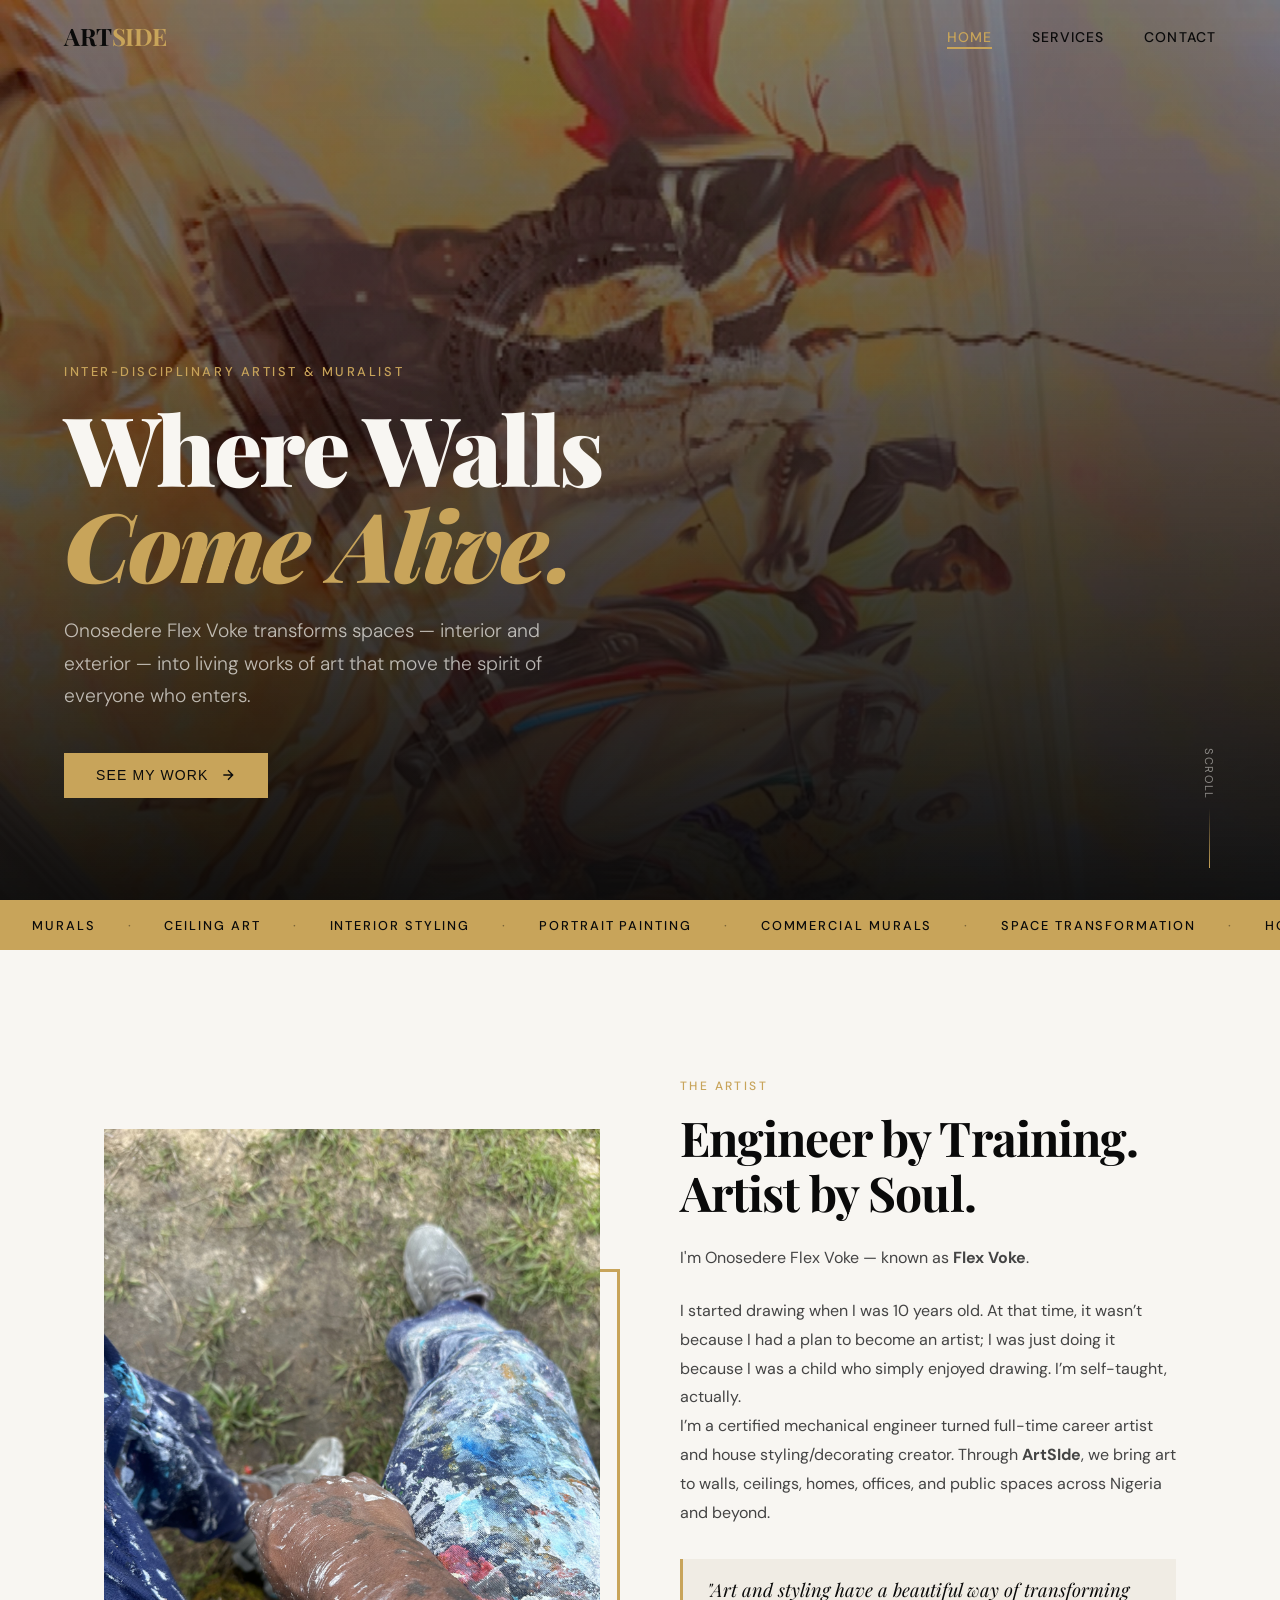
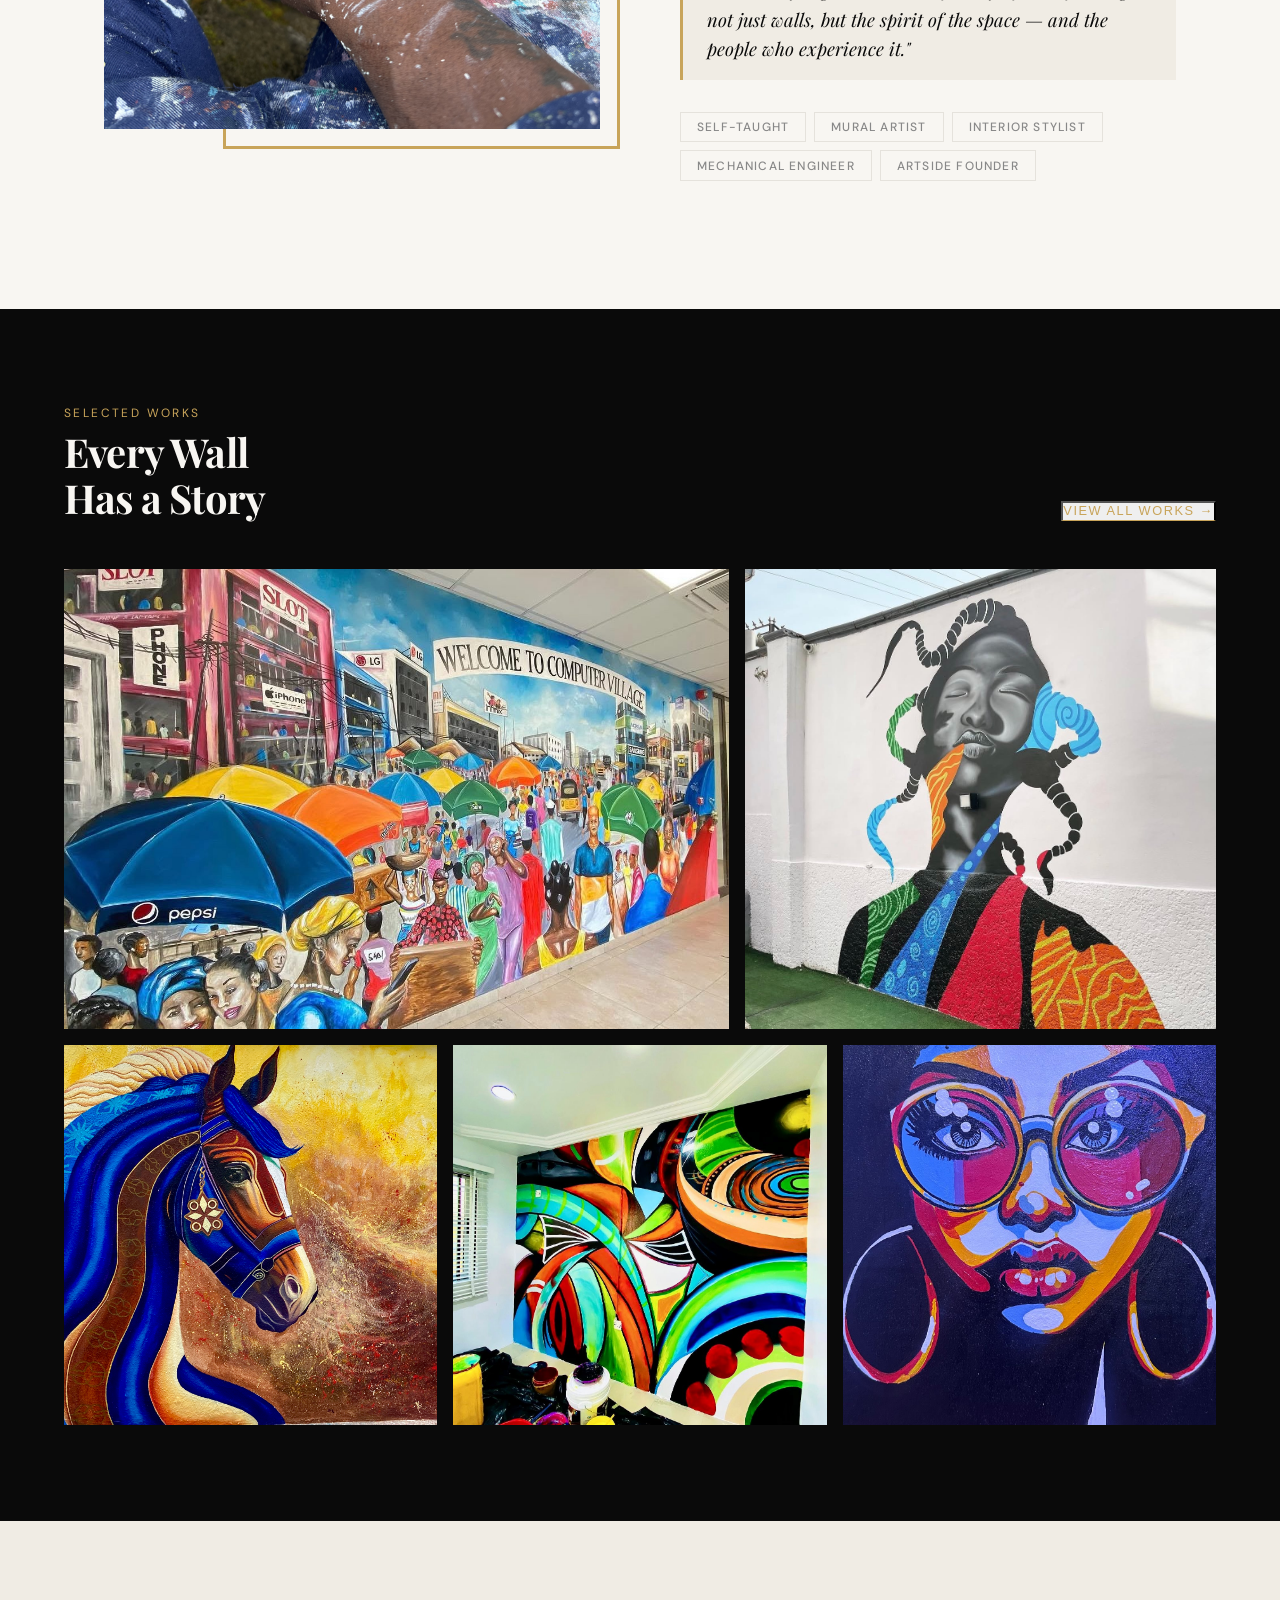
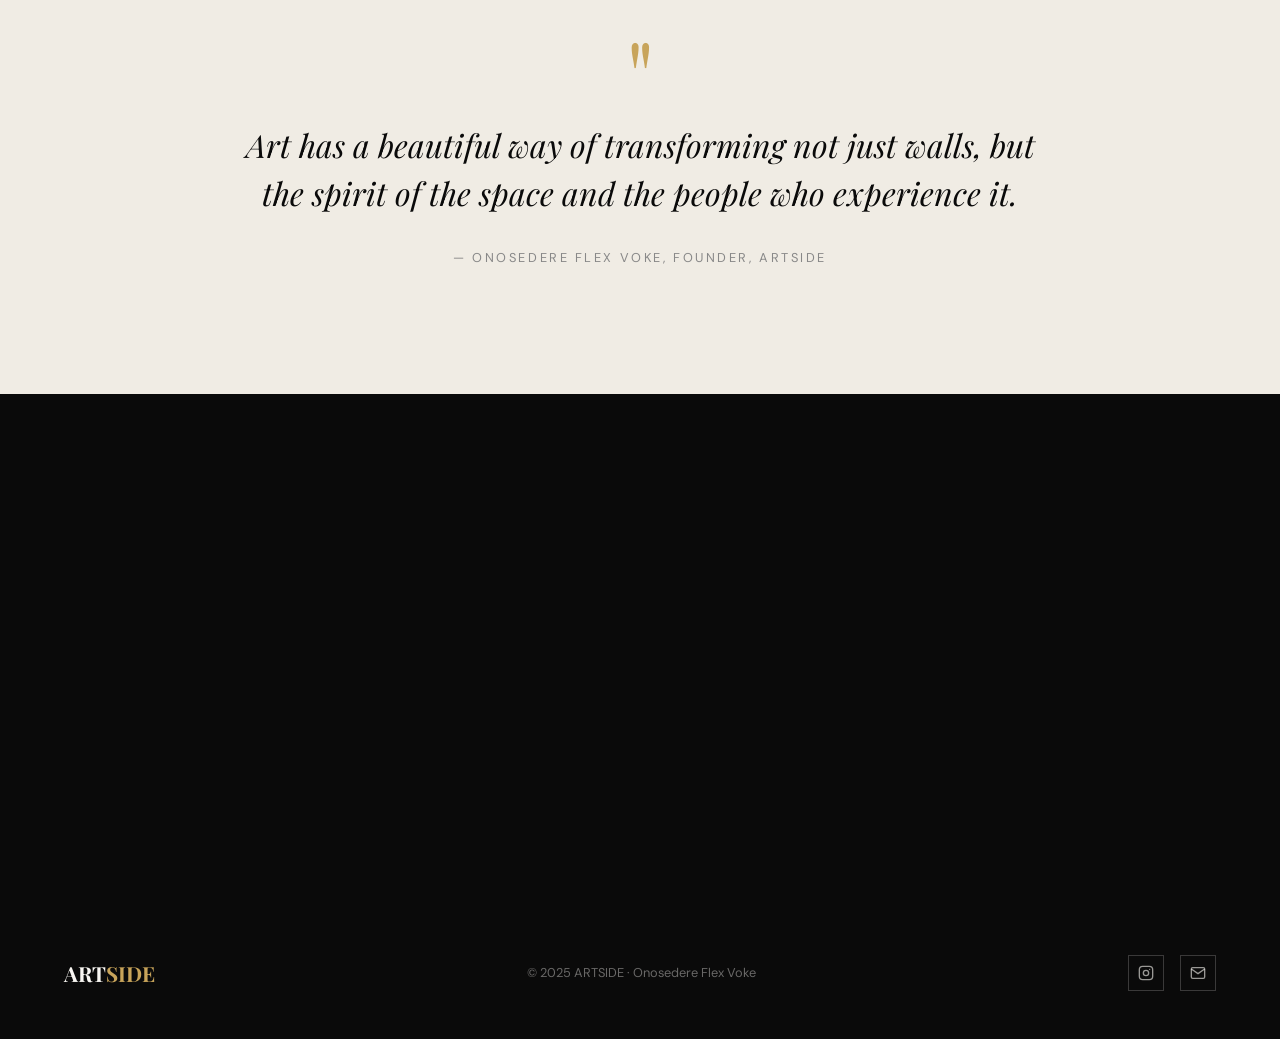
==== index.html @ 6c5befe8 "Update index.html" ====
<!DOCTYPE html>
<html lang="en">
<head>
  <meta charset="UTF-8" />
  <meta name="viewport" content="width=device-width, initial-scale=1.0" />
  <meta name="description" content="ARTSIDE — Onosedere Flex Voke. Inter-disciplinary Artist, Muralist & Interior Decorator based in Nigeria. Transforming walls, homes, and spaces through art." />
  <title>ARTSIDE — Flex Voke | Artist & Muralist</title>
  <link rel="stylesheet" href="css/style.css" />
  <link rel="preconnect" href="https://fonts.googleapis.com" />
  <link rel="preconnect" href="https://fonts.gstatic.com" crossorigin />
  <link href="https://fonts.googleapis.com/css2?family=Playfair+Display:ital,wght@0,400;0,700;0,900;1,400;1,700&family=DM+Sans:wght@300;400;500&display=swap" rel="stylesheet" />
</head>
<body>

<!-- =============================================
     NAVIGATION
============================================= -->
<nav id="main-nav">
  <div class="nav-logo" data-page="home" style="cursor:pointer;">
    ART<span>SIDE</span>
  </div>
  <ul class="nav-links">
    <li><a href="#home" data-page="home" class="active">Home</a></li>
    <li><a href="#services" data-page="services">Services</a></li>
    <li><a href="#contact" data-page="contact">Contact</a></li>
  </ul>
  <div class="hamburger" id="hamburger" aria-label="Menu">
    <span></span><span></span><span></span>
  </div>
</nav>

<!-- Mobile Menu -->
<div class="mobile-menu" id="mobile-menu">
  <a href="#home" data-page="home">Home</a>
  <a href="#services" data-page="services">Services</a>
  <a href="#contact" data-page="contact">Contact</a>
</div>

<!-- =============================================
     HOME PAGE
============================================= -->
<div id="home" class="page active">

  <!-- Hero -->
  <section class="hero">
    <div class="hero-bg"></div>
    <div class="hero-overlay"></div>
    <div class="hero-content">
      <p class="hero-eyebrow">Inter-Disciplinary Artist &amp; Muralist</p>
      <h1 class="hero-title">Where Walls<br /><em>Come Alive.</em></h1>
      <p class="hero-sub">
        Onosedere Flex Voke transforms spaces — interior and exterior —
        into living works of art that move the spirit of everyone who enters.
      </p>
      <button class="hero-cta" data-page="services">
        See My Work
        <svg viewBox="0 0 24 24" fill="none" stroke="currentColor" stroke-width="2"><path d="M5 12h14M12 5l7 7-7 7"/></svg>
      </button>
    </div>
    <div class="hero-scroll">
      <span>Scroll</span>
      <div class="scroll-line"></div>
    </div>
  </section>

  <!-- Marquee Strip -->
  <div class="marquee-strip">
    <div class="marquee-inner">
      <span>Murals</span><span class="dot">·</span>
      <span>Ceiling Art</span><span class="dot">·</span>
      <span>Interior Styling</span><span class="dot">·</span>
      <span>Portrait Painting</span><span class="dot">·</span>
      <span>Commercial Murals</span><span class="dot">·</span>
      <span>Space Transformation</span><span class="dot">·</span>
      <span>House Decoration</span><span class="dot">·</span>
      <span>Abstract Art</span><span class="dot">·</span>
      <!-- duplicate for seamless loop -->
      <span>Murals</span><span class="dot">·</span>
      <span>Ceiling Art</span><span class="dot">·</span>
      <span>Interior Styling</span><span class="dot">·</span>
      <span>Portrait Painting</span><span class="dot">·</span>
      <span>Commercial Murals</span><span class="dot">·</span>
      <span>Space Transformation</span><span class="dot">·</span>
      <span>House Decoration</span><span class="dot">·</span>
      <span>Abstract Art</span><span class="dot">·</span>
    </div>
  </div>

  <!-- About Section -->
  <section class="about-section">
    <div class="about-image-wrap reveal">
      <img src="images/voke-working.jpg" alt="Voke painting a mural" loading="lazy" />
      <div class="about-image-accent"></div>
    </div>
    <div class="about-text">
      <p class="about-label reveal">The Artist</p>
      <h2 class="about-title reveal reveal-delay-1">
        Engineer by Training.<br />Artist by Soul.
      </h2>
      <p class="about-body reveal reveal-delay-2">
        I'm Onosedere Flex Voke — known as <strong>Flex Voke</strong>.</p>
      <p class="about-body reveal reveal-delay-2">
      I started drawing when I was 10 years old. At that time, it wasn’t because I had a plan to become an artist; I was just doing it because I was a child who simply enjoyed drawing.
      I’m self-taught, actually. <br>
      I’m a certified mechanical engineer turned full-time career artist and house styling/decorating creator. Through <strong>ArtSIde</strong>, we bring art to walls, ceilings, homes, offices, and public spaces across Nigeria and beyond.
      </p>
      <blockquote class="about-quote reveal reveal-delay-3">
        "Art and styling have a beautiful way of transforming not just walls, but the spirit of the space — and the people who experience it."
      </blockquote>
      <div class="about-tags reveal reveal-delay-4">
        <span class="tag">Self-Taught</span>
        <span class="tag">Mural Artist</span>
        <span class="tag">Interior Stylist</span>
        <span class="tag">Mechanical Engineer</span>
        <span class="tag">ARTSIDE Founder</span>
      </div>
    </div>
  </section>

  <!-- Portfolio Section -->
  <section class="portfolio-section">
    <div class="section-header reveal">
      <div>
        <p class="section-label">Selected Works</p>
        <h2 class="section-title">Every Wall<br />Has a Story</h2>
      </div>
      <button class="section-link" data-page="services">View All Works →</button>
    </div>

    <div class="portfolio-grid">

      <div class="portfolio-item reveal">
        <img src="images/computer-village-2.png" alt="Computer Village Mural" loading="lazy" />
        <div class="portfolio-overlay">
          <p class="portfolio-item-title">Welcome to Computer Village</p>
          <p class="portfolio-item-desc">A massive wall-to-wall commercial mural capturing the full energy of Lagos's iconic tech market — dozens of figures, brands, and street life painted in vivid realism.</p>
        </div>
      </div>

      <div class="portfolio-item reveal reveal-delay-1">
        <img src="images/afro-spirit.png" alt="Afro Spirit Mural" loading="lazy" />
        <div class="portfolio-overlay">
          <p class="portfolio-item-title">Afro Spirit</p>
          <p class="portfolio-item-desc">A bold exterior mural fusing Afrocentric identity with explosive colour — painted for a restaurant and bar. The figure breathes culture into every corner of the space.</p>
        </div>
      </div>

      <div class="portfolio-item reveal reveal-delay-1">
        <img src="images/blue-horse.jpg" alt="Blue Horse Painting" loading="lazy" />
        <div class="portfolio-overlay">
          <p class="portfolio-item-title">The Blue Horse</p>
          <p class="portfolio-item-desc">A fine art piece rich in cultural symbolism — a decorated Arabian horse in royal blue against a warm, textured gold background. Canvas work at its finest.</p>
        </div>
      </div>

      <div class="portfolio-item reveal reveal-delay-2">
        <img src="images/abstract-swirl.png" alt="Abstract Swirl Mural" loading="lazy" />
        <div class="portfolio-overlay">
          <p class="portfolio-item-title">Controlled Chaos</p>
          <p class="portfolio-item-desc">An abstract bedroom mural in full saturation — swirling arcs of orange, green, teal, and red that transform a plain wall into a dynamic, gallery-worthy statement.</p>
        </div>
      </div>

      <div class="portfolio-item reveal reveal-delay-3">
        <img src="images/woman-portrait.jpg" alt="Pop Art Portrait" loading="lazy" />
        <div class="portfolio-overlay">
          <p class="portfolio-item-title">Vision in Colour</p>
          <p class="portfolio-item-desc">A pop-art portrait exploring identity and presence — bold strokes of blue, red, and gold on a deep black canvas. Unapologetic and powerful.</p>
        </div>
      </div>

    </div>
  </section>

  <!-- Philosophy -->
  <section class="philosophy-section">
    <div class="philosophy-inner reveal">
      <span class="philosophy-mark">"</span>
      <p class="philosophy-quote">
        Art has a beautiful way of transforming not just walls, but the spirit of the space and the people who experience it.
      </p>
      <p class="philosophy-author">— Onosedere Flex Voke, Founder, ARTSIDE</p>
    </div>
  </section>

  <!-- CTA -->
  <section class="cta-section">
    <div class="cta-inner reveal">
      <h2 class="cta-title">Ready to Transform Your Space?</h2>
      <p class="cta-sub">From a single accent wall to a full building exterior — let's create something extraordinary together.</p>
      <div>
        <a class="btn-primary" href="https://wa.me/2347013016802?text=Hello%20Voke!%20I%20came%20across%20your%20work%20and%20I%E2%80%99m%20truly%20impressed%20by%20what%20you%20create.%20I%E2%80%99d%20love%20to%20discuss%20working%20with%20you%20on%20a%20project.%20Please%20let%20me%20know%20when%20you%E2%80%99re%20available%20to%20talk." target="_blank" rel="noopener">
          Chat on WhatsApp
        </a>
        <button class="btn-outline" data-page="services">View Services</button>
      </div>
    </div>
  </section>

  <!-- Footer -->
  <footer>
    <div class="footer-logo">ART<span>SIDE</span></div>
    <p class="footer-copy">© 2025 ARTSIDE · Onosedere Flex Voke</p>
    <div class="footer-social">
      <a href="https://www.instagram.com/flex_voke" target="_blank" rel="noopener" title="Instagram">
        <svg width="16" height="16" viewBox="0 0 24 24" fill="none" stroke="currentColor" stroke-width="2"><rect x="2" y="2" width="20" height="20" rx="5"/><circle cx="12" cy="12" r="4"/><circle cx="17.5" cy="6.5" r="1" fill="currentColor" stroke="none"/></svg>
      </a>
      <a href="mailto:Artside@atomicmail.io" title="Email">
        <svg width="16" height="16" viewBox="0 0 24 24" fill="none" stroke="currentColor" stroke-width="2"><path d="M4 4h16c1.1 0 2 .9 2 2v12c0 1.1-.9 2-2 2H4c-1.1 0-2-.9-2-2V6c0-1.1.9-2 2-2z"/><polyline points="22,6 12,13 2,6"/></svg>
      </a>
    </div>
  </footer>

</div><!-- end #home -->


<!-- =============================================
     SERVICES PAGE
============================================= -->
<div id="services" class="page">

  <!-- Hero -->
  <section class="services-hero">
    <p class="section-label reveal">What We Do</p>
    <h1 class="services-hero-title reveal reveal-delay-1">
      Art That Lives<br /><em>In Your Space.</em>
    </h1>
    <p class="services-hero-sub reveal reveal-delay-2">
      From intimate bedroom murals to sprawling commercial walls — every project is approached with full dedication and a painter's eye for story.
    </p>
  </section>

  <!-- Category 1: Ceiling Murals -->
  <div class="service-category">
    <div class="service-category-label reveal">Category 01</div>
    <h2 class="service-category-title reveal reveal-delay-1">Ceiling Murals</h2>
    <p class="service-category-desc reveal reveal-delay-2">
      Look up and be moved. Voke brings epic, ceiling-to-cornice murals that turn the fifth wall into your most dramatic statement. Whether it's classical warriors on horseback or celestial dreamscapes — the ceiling becomes the crown of your space.
    </p>
    <div class="service-gallery reveal reveal-delay-3">
      <div class="wide">
        <img src="images/ceiling-mural.jpg" alt="Ceiling mural — horses and warriors" loading="lazy" />
      </div>
      <img src="images/interior-ceiling.jpg" alt="Interior ceiling styling" loading="lazy" />
    </div>
  </div>

  <!-- Category 2: Wall Murals -->
  <div class="service-category">
    <div class="service-inner">
      <div class="service-category-label reveal">Category 02</div>
      <h2 class="service-category-title reveal reveal-delay-1">Wall Murals</h2>
      <p class="service-category-desc reveal reveal-delay-2">
        Walls are canvases. Voke works across every genre — bold Afrocentric figures, pop-art portraits, lush nature scenes, vibrant abstract compositions. Each mural is custom-designed for the room and the story the client wants to tell.
      </p>
      <div class="service-gallery reveal reveal-delay-3">
        <img src="images/afro-spirit.png" alt="Afro Spirit exterior mural" loading="lazy" />
        <img src="images/woman-portrait.jpg" alt="Pop art portrait mural" loading="lazy" />
        <img src="images/abstract-swirl.png" alt="Abstract swirl bedroom mural" loading="lazy" />
        <img src="images/tree-mural-1.jpg" alt="Tree nature mural" loading="lazy" />
        <img src="images/office-mural.png" alt="Office feature wall mural" loading="lazy" />
        <img src="images/tree-mural-2.jpg" alt="Tree mural full room view" loading="lazy" />
        <img scr="white-vasedwall.jpg" alt="Vased Wall mural" loading="lazy" /> 
      </div>
    </div>
  </div>

  <!-- Category 3: Kids Rooms -->
  <div class="service-category">
    <div class="service-category-label reveal">Category 03</div>
    <h2 class="service-category-title reveal reveal-delay-1">Kids' Room Murals</h2>
    <p class="service-category-desc reveal reveal-delay-2">
      Give a child a room they'll never want to leave. Voke paints the heroes, worlds, and adventures children love — from superheroes flying across cityscape walls to magical forests. Vivid, safe, and built to last.
    </p>
    <div class="service-gallery reveal reveal-delay-3">
      <img src="images/spiderman.jpg" alt="Spiderman kids room mural" loading="lazy" />
      <img src="images/ironman.jpg" alt="Iron Man kids room mural" loading="lazy" />
      <div class="wide">
        <img src="images/spiderman-ironman.jpg" alt="Marvel heroes full room mural" loading="lazy" />
      </div>
    </div>
  </div>

  <!-- Category 4: Commercial & Exterior -->
  <div class="service-category">
    <div class="service-inner">
      <div class="service-category-label reveal">Category 04</div>
      <h2 class="service-category-title reveal reveal-delay-1">Commercial &amp; Exterior Murals</h2>
      <p class="service-category-desc reveal reveal-delay-2">
        Businesses, restaurants, event centres, and public spaces trust ARTSIDE to create murals that become landmarks. Large-scale, weatherproof, and designed to make your brand and space unforgettable.
      </p>
      <div class="service-gallery reveal reveal-delay-3">
        <div class="wide">
          <img src="images/computer-village-1.png" alt="Computer Village mural left panel" loading="lazy" />
        </div>
        <div class="wide">
          <img src="images/computer-village-2.png" alt="Computer Village mural right panel" loading="lazy" />
        </div>
        <div class="wide">
          <img src="images/bowling-mural.png" alt="Bowling alley exterior mural" loading="lazy" />
        </div>
         <div class="wide">
         <img src="image/Outside-house.jpg" alt="Outside house" loading="lazy" />
        </div>
      </div>
    </div>
  </div>

  <!-- Category 5: Fine Art -->
  <div class="service-category">
    <div class="service-category-label reveal">Category 05</div>
    <h2 class="service-category-title reveal reveal-delay-1">Fine Art &amp; Canvas</h2>
    <p class="service-category-desc reveal reveal-delay-2">
      Beyond walls, Voke creates standalone fine art pieces — rich in detail, symbolism, and emotion. Commissions available for homes, offices, and collectors who want original work that speaks.
    </p>
    <div class="service-gallery reveal reveal-delay-3">
      <div class="wide">
        <img src="images/blue-horse.jpg" alt="Blue Horse fine art canvas" loading="lazy" />
      </div>
    </div>
  </div>

  <!-- What I Can Do For You -->
  <section class="can-do-section">
    <div style="max-width:1200px; margin:0 auto;">
      <div class="section-header reveal" style="margin-bottom:0;">
        <div>
          <p class="section-label">What I Can Do For You</p>
          <h2 class="section-title">Your Vision,<br />My Brush</h2>
        </div>
      </div>
      <p class="reveal" style="color:rgba(248,246,242,0.6); max-width:560px; line-height:1.8; margin-top:1rem; font-size:1rem;">
        Beyond what you've seen — here are styles and concepts ARTSIDE can bring to life for your home, office, or business.
      </p>
    </div>

    <div class="can-do-grid">

      <div class="can-do-card reveal">
        <img src="https://images.unsplash.com/photo-1579783902614-a3fb3927b6a5?w=800&q=80" alt="3D Trompe l'oeil mural" loading="lazy" />
        <div class="can-do-label">
          <h3>3D / Trompe l'œil Murals</h3>
          <p>Illusions that fool the eye — doors that open to other worlds, windows that don't exist</p>
        </div>
      </div>

      <div class="can-do-card reveal reveal-delay-1">
        <img src="https://images.unsplash.com/photo-1558618666-fcd25c85cd64?w=800&q=80" alt="Luxury interior design" loading="lazy" />
        <div class="can-do-label">
          <h3>Luxury Interior Styling</h3>
          <p>Full interior decoration — wall texture, colour consultation, and curated décor that elevates every room</p>
        </div>
      </div>

      <div class="can-do-card reveal reveal-delay-2">
        <img src="https://images.unsplash.com/photo-1513519245088-0e12902e5a38?w=800&q=80" alt="Custom portrait painting" loading="lazy" />
        <div class="can-do-label">
          <h3>Custom Portrait Commissions</h3>
          <p>Preserve your most meaningful people and memories in vibrant, hand-painted portrait art</p>
        </div>
      </div>

      <div class="can-do-card reveal">
        <img src="https://images.unsplash.com/photo-1541701494587-cb58502866ab?w=800&q=80" alt="Abstract art installation" loading="lazy" />
        <div class="can-do-label">
          <h3>Abstract Wall Installations</h3>
          <p>Bold, energetic abstract murals that inject personality and colour into any space</p>
        </div>
      </div>

      <div class="can-do-card reveal reveal-delay-1">
        <img src="https://images.unsplash.com/photo-1619532550766-12c525d012bc?w=800&q=80" alt="Restaurant and hospitality mural" loading="lazy" />
        <div class="can-do-label">
          <h3>Restaurant &amp; Hospitality Murals</h3>
          <p>Create an atmosphere guests photograph and remember — murals that become your brand identity</p>
        </div>
      </div>

      <div class="can-do-card reveal reveal-delay-2">
        <img src="https://images.unsplash.com/photo-1586023492125-27b2c045efd7?w=800&q=80" alt="Home interior feature wall" loading="lazy" />
        <div class="can-do-label">
          <h3>Feature Wall Transformations</h3>
          <p>One wall. Maximum impact. Turn your living room, bedroom, or entryway into a showpiece</p>
        </div>
      </div>

    </div>
  </section>

  <!-- CTA -->
  <section class="cta-section">
    <div class="cta-inner reveal">
      <h2 class="cta-title">Let's Build Something Beautiful</h2>
      <p class="cta-sub">Have a space in mind? Reach out and let's talk about how to bring your vision to life.</p>
      <div>
        <a class="btn-primary" href="https://wa.me/2347013016802?text=Hello%20Voke!%20I%20came%20across%20your%20work%20and%20I%E2%80%99m%20truly%20impressed%20by%20what%20you%20create.%20I%E2%80%99d%20love%20to%20discuss%20working%20with%20you%20on%20a%20project.%20Please%20let%20me%20know%20when%20you%E2%80%99re%20available%20to%20talk." target="_blank" rel="noopener">
          Chat on WhatsApp
        </a>
        <button class="btn-outline" data-page="contact">Get in Touch</button>
      </div>
    </div>
  </section>

  <!-- Footer -->
  <footer>
    <div class="footer-logo">ART<span>SIDE</span></div>
    <p class="footer-copy">© 2025 ARTSIDE · Onosedere Flex Voke</p>
    <div class="footer-social">
      <a href="https://www.instagram.com/flex_voke" target="_blank" rel="noopener" title="Instagram">
        <svg width="16" height="16" viewBox="0 0 24 24" fill="none" stroke="currentColor" stroke-width="2"><rect x="2" y="2" width="20" height="20" rx="5"/><circle cx="12" cy="12" r="4"/><circle cx="17.5" cy="6.5" r="1" fill="currentColor" stroke="none"/></svg>
      </a>
      <a href="mailto:Artside@atomicmail.io" title="Email">
        <svg width="16" height="16" viewBox="0 0 24 24" fill="none" stroke="currentColor" stroke-width="2"><path d="M4 4h16c1.1 0 2 .9 2 2v12c0 1.1-.9 2-2 2H4c-1.1 0-2-.9-2-2V6c0-1.1.9-2 2-2z"/><polyline points="22,6 12,13 2,6"/></svg>
      </a>
    </div>
  </footer>

</div><!-- end #services -->


<!-- =============================================
     CONTACT PAGE
============================================= -->
<div id="contact" class="page">

  <div class="contact-page" style="padding-top: var(--nav-height);">

    <!-- Left: Image -->
    <div class="contact-image-side reveal">
      <img src="images/voke-portrait.jpg" alt="Onosedere Flex Voke" loading="lazy" />
      <div class="contact-image-overlay"></div>
    </div>

    <!-- Right: Info -->
    <div class="contact-info-side">
      <p class="contact-label reveal">Get In Touch</p>
      <h1 class="contact-title reveal reveal-delay-1">
        Onosedere<br />Flex Voke
      </h1>
      <p class="contact-subtitle reveal reveal-delay-2">
        Inter-Disciplinary Artist · Muralist · Interior Stylist<br />
        Founder, <strong>ARTSIDE</strong>
      </p>

      <div class="contact-links reveal reveal-delay-2">

        <!-- WhatsApp -->
        <a class="contact-link-item" href="https://wa.me/2347013016802?text=Hello%20Voke!%20I%20came%20across%20your%20work%20and%20I%E2%80%99m%20truly%20impressed%20by%20what%20you%20create.%20I%E2%80%99d%20love%20to%20discuss%20working%20with%20you%20on%20a%20project.%20Please%20let%20me%20know%20when%20you%E2%80%99re%20available%20to%20talk." target="_blank" rel="noopener">
          <div class="contact-link-icon" style="background:#25D366;">
            <svg viewBox="0 0 24 24" fill="currentColor" width="20" height="20"><path d="M17.472 14.382c-.297-.149-1.758-.867-2.03-.967-.273-.099-.471-.148-.67.15-.197.297-.767.966-.94 1.164-.173.199-.347.223-.644.075-.297-.15-1.255-.463-2.39-1.475-.883-.788-1.48-1.761-1.653-2.059-.173-.297-.018-.458.13-.606.134-.133.298-.347.446-.52.149-.174.198-.298.298-.497.099-.198.05-.371-.025-.52-.075-.149-.669-1.612-.916-2.207-.242-.579-.487-.5-.669-.51-.173-.008-.371-.01-.57-.01-.198 0-.52.074-.792.372-.272.297-1.04 1.016-1.04 2.479 0 1.462 1.065 2.875 1.213 3.074.149.198 2.096 3.2 5.077 4.487.709.306 1.262.489 1.694.625.712.227 1.36.195 1.871.118.571-.085 1.758-.719 2.006-1.413.248-.694.248-1.289.173-1.413-.074-.124-.272-.198-.57-.347z"/><path d="M12 0C5.373 0 0 5.373 0 12c0 2.117.553 4.103 1.517 5.829L.057 23.286a.75.75 0 0 0 .921.921l5.457-1.46A11.945 11.945 0 0 0 12 24c6.627 0 12-5.373 12-12S18.627 0 12 0zm0 22c-1.907 0-3.686-.528-5.208-1.441l-.374-.222-3.881 1.038 1.038-3.879-.222-.374A9.944 9.944 0 0 1 2 12C2 6.477 6.477 2 12 2s10 4.477 10 10-4.477 10-10 10z"/></svg>
          </div>
          <div class="contact-link-text">
            <small>WhatsApp</small>
            <strong>+234 701 301 6802</strong>
          </div>
          <svg width="16" height="16" viewBox="0 0 24 24" fill="none" stroke="#c8a45a" stroke-width="2"><path d="M5 12h14M12 5l7 7-7 7"/></svg>
        </a>

        <!-- Email -->
        <a class="contact-link-item" href="mailto:Artside@atomicmail.io">
          <div class="contact-link-icon">
            <svg viewBox="0 0 24 24" fill="none" stroke="currentColor" stroke-width="2" width="18" height="18"><path d="M4 4h16c1.1 0 2 .9 2 2v12c0 1.1-.9 2-2 2H4c-1.1 0-2-.9-2-2V6c0-1.1.9-2 2-2z"/><polyline points="22,6 12,13 2,6"/></svg>
          </div>
          <div class="contact-link-text">
            <small>Email</small>
            <strong>Artside@atomicmail.io</strong>
          </div>
          <svg width="16" height="16" viewBox="0 0 24 24" fill="none" stroke="#c8a45a" stroke-width="2"><path d="M5 12h14M12 5l7 7-7 7"/></svg>
        </a>

        <!-- Instagram -->
        <a class="contact-link-item" href="https://www.instagram.com/flex_voke" target="_blank" rel="noopener">
          <div class="contact-link-icon" style="background: linear-gradient(135deg, #f09433, #e6683c, #dc2743, #cc2366, #bc1888);">
            <svg viewBox="0 0 24 24" fill="none" stroke="currentColor" stroke-width="2" width="18" height="18"><rect x="2" y="2" width="20" height="20" rx="5"/><circle cx="12" cy="12" r="4"/><circle cx="17.5" cy="6.5" r="1" fill="currentColor" stroke="none"/></svg>
          </div>
          <div class="contact-link-text">
            <small>Instagram</small>
            <strong>@flex_voke</strong>
          </div>
          <svg width="16" height="16" viewBox="0 0 24 24" fill="none" stroke="#c8a45a" stroke-width="2"><path d="M5 12h14M12 5l7 7-7 7"/></svg>
        </a>

      </div>

      <!-- WhatsApp CTA -->
      <a class="whatsapp-btn reveal reveal-delay-3" href="https://wa.me/2347013016802?text=Hello%20Voke!%20I%20came%20across%20your%20work%20and%20I%E2%80%99m%20truly%20impressed%20by%20what%20you%20create.%20I%E2%80%99d%20love%20to%20discuss%20working%20with%20you%20on%20a%20project.%20Please%20let%20me%20know%20when%20you%E2%80%99re%20available%20to%20talk." target="_blank" rel="noopener">
        <svg viewBox="0 0 24 24" fill="currentColor" width="22" height="22"><path d="M17.472 14.382c-.297-.149-1.758-.867-2.03-.967-.273-.099-.471-.148-.67.15-.197.297-.767.966-.94 1.164-.173.199-.347.223-.644.075-.297-.15-1.255-.463-2.39-1.475-.883-.788-1.48-1.761-1.653-2.059-.173-.297-.018-.458.13-.606.134-.133.298-.347.446-.52.149-.174.198-.298.298-.497.099-.198.05-.371-.025-.52-.075-.149-.669-1.612-.916-2.207-.242-.579-.487-.5-.669-.51-.173-.008-.371-.01-.57-.01-.198 0-.52.074-.792.372-.272.297-1.04 1.016-1.04 2.479 0 1.462 1.065 2.875 1.213 3.074.149.198 2.096 3.2 5.077 4.487.709.306 1.262.489 1.694.625.712.227 1.36.195 1.871.118.571-.085 1.758-.719 2.006-1.413.248-.694.248-1.289.173-1.413-.074-.124-.272-.198-.57-.347z"/><path d="M12 0C5.373 0 0 5.373 0 12c0 2.117.553 4.103 1.517 5.829L.057 23.286a.75.75 0 0 0 .921.921l5.457-1.46A11.945 11.945 0 0 0 12 24c6.627 0 12-5.373 12-12S18.627 0 12 0zm0 22c-1.907 0-3.686-.528-5.208-1.441l-.374-.222-3.881 1.038 1.038-3.879-.222-.374A9.944 9.944 0 0 1 2 12C2 6.477 6.477 2 12 2s10 4.477 10 10-4.477 10-10 10z"/></svg>
        Send a Message on WhatsApp
      </a>

    </div>
  </div>

  <!-- Footer -->
  <footer>
    <div class="footer-logo">ART<span>SIDE</span></div>
    <p class="footer-copy">© 2025 ARTSIDE · Onosedere Flex Voke</p>
    <div class="footer-social">
      <a href="https://www.instagram.com/flex_voke" target="_blank" rel="noopener" title="Instagram">
        <svg width="16" height="16" viewBox="0 0 24 24" fill="none" stroke="currentColor" stroke-width="2"><rect x="2" y="2" width="20" height="20" rx="5"/><circle cx="12" cy="12" r="4"/><circle cx="17.5" cy="6.5" r="1" fill="currentColor" stroke="none"/></svg>
      </a>
      <a href="mailto:Artside@atomicmail.io" title="Email">
        <svg width="16" height="16" viewBox="0 0 24 24" fill="none" stroke="currentColor" stroke-width="2"><path d="M4 4h16c1.1 0 2 .9 2 2v12c0 1.1-.9 2-2 2H4c-1.1 0-2-.9-2-2V6c0-1.1.9-2 2-2z"/><polyline points="22,6 12,13 2,6"/></svg>
      </a>
    </div>
  </footer>

</div><!-- end #contact -->


<!-- =============================================
     LIGHTBOX
============================================= -->
<div class="lightbox" id="lightbox">
  <button class="lightbox-close" id="lightbox-close">✕</button>
  <img class="lightbox-img" id="lightbox-img" src="" alt="Artwork" />
</div>

<script src="js/main.js"></script>
</body>
</html>
---- css/style.css ----
/* =============================================
   ARTSIDE — CSS Stylesheet
   Designer: Built for Onosedere Flex Voke
   ============================================= */

@import url('https://fonts.googleapis.com/css2?family=Playfair+Display:ital,wght@0,400;0,700;0,900;1,400;1,700&family=DM+Sans:wght@300;400;500&display=swap');

/* ---- CSS Variables ---- */
:root {
  --black: #0a0a0a;
  --white: #f8f6f2;
  --cream: #f0ece4;
  --accent: #c8a45a;
  --accent-dark: #a0803a;
  --gray: #888;
  --light-gray: #e5e2dc;
  --font-display: 'Playfair Display', Georgia, serif;
  --font-body: 'DM Sans', sans-serif;
  --nav-height: 72px;
  --transition: 0.4s cubic-bezier(0.25, 0.46, 0.45, 0.94);
}

/* ---- Reset ---- */
*, *::before, *::after { box-sizing: border-box; margin: 0; padding: 0; }
html { scroll-behavior: smooth; font-size: 16px; }
body {
  font-family: var(--font-body);
  background: var(--white);
  color: var(--black);
  overflow-x: hidden;
  -webkit-font-smoothing: antialiased;
}
img { max-width: 100%; display: block; }
a { text-decoration: none; color: inherit; }

/* ---- Page visibility (hidden until JS loads) ---- */
.page { display: none; }
.page.active { display: block; }

/* =============================================
   NAVIGATION
   ============================================= */
nav {
  position: fixed;
  top: 0; left: 0; right: 0;
  z-index: 1000;
  height: var(--nav-height);
  display: flex;
  align-items: center;
  justify-content: space-between;
  padding: 0 5%;
  transition: background var(--transition), box-shadow var(--transition);
}
nav.scrolled {
  background: rgba(248, 246, 242, 0.96);
  backdrop-filter: blur(12px);
  box-shadow: 0 1px 0 rgba(0,0,0,0.08);
}
.nav-logo {
  font-family: var(--font-display);
  font-size: 1.5rem;
  font-weight: 700;
  letter-spacing: -0.02em;
  color: var(--black);
  cursor: pointer;
}
.nav-logo span { color: var(--accent); }
.nav-links {
  display: flex;
  gap: 2.5rem;
  list-style: none;
}
.nav-links a {
  font-size: 0.875rem;
  font-weight: 500;
  letter-spacing: 0.08em;
  text-transform: uppercase;
  color: var(--black);
  position: relative;
  padding-bottom: 3px;
  transition: color var(--transition);
}
.nav-links a::after {
  content: '';
  position: absolute;
  bottom: 0; left: 0;
  width: 0; height: 1.5px;
  background: var(--accent);
  transition: width var(--transition);
}
.nav-links a:hover::after,
.nav-links a.active::after { width: 100%; }
.nav-links a.active { color: var(--accent); }

/* Hamburger */
.hamburger {
  display: none;
  flex-direction: column;
  gap: 5px;
  cursor: pointer;
  padding: 4px;
  z-index: 1100;
}
.hamburger span {
  display: block;
  width: 26px;
  height: 2px;
  background: var(--black);
  transition: var(--transition);
  transform-origin: center;
}
.hamburger.open span:nth-child(1) { transform: translateY(7px) rotate(45deg); }
.hamburger.open span:nth-child(2) { opacity: 0; transform: scaleX(0); }
.hamburger.open span:nth-child(3) { transform: translateY(-7px) rotate(-45deg); }

/* Mobile Menu */
.mobile-menu {
  display: none;
  position: fixed;
  inset: 0;
  background: var(--white);
  z-index: 1050;
  flex-direction: column;
  align-items: center;
  justify-content: center;
  gap: 2.5rem;
  opacity: 0;
  pointer-events: none;
  transition: opacity var(--transition);
}
.mobile-menu.open {
  display: flex;
  opacity: 1;
  pointer-events: all;
}
.mobile-menu a {
  font-family: var(--font-display);
  font-size: 2.5rem;
  font-weight: 700;
  color: var(--black);
  transition: color var(--transition);
}
.mobile-menu a:hover { color: var(--accent); }

/* =============================================
   SCROLL REVEAL ANIMATION
   ============================================= */
.reveal {
  opacity: 0;
  transform: translateY(40px);
  transition: opacity 0.7s ease, transform 0.7s ease;
}
.reveal.visible {
  opacity: 1;
  transform: translateY(0);
}
.reveal-delay-1 { transition-delay: 0.1s; }
.reveal-delay-2 { transition-delay: 0.2s; }
.reveal-delay-3 { transition-delay: 0.3s; }
.reveal-delay-4 { transition-delay: 0.4s; }

/* =============================================
   HOME PAGE — HERO
   ============================================= */
.hero {
  min-height: 100vh;
  display: flex;
  flex-direction: column;
  justify-content: flex-end;
  position: relative;
  overflow: hidden;
  background: var(--black);
  padding: 0 5% 8%;
}
.hero-bg {
  position: absolute;
  inset: 0;
  background-image: url('../images/ceiling-mural.jpg');
  background-size: cover;
  background-position: center top;
  opacity: 0.45;
  transform: scale(1.05);
  animation: heroZoom 8s ease forwards;
}
@keyframes heroZoom {
  to { transform: scale(1); opacity: 0.55; }
}
.hero-overlay {
  position: absolute;
  inset: 0;
  background: linear-gradient(to top, rgba(10,10,10,0.92) 0%, rgba(10,10,10,0.2) 60%, transparent 100%);
}
.hero-content {
  position: relative;
  z-index: 2;
  max-width: 780px;
}
.hero-eyebrow {
  font-family: var(--font-body);
  font-size: 0.8rem;
  font-weight: 500;
  letter-spacing: 0.2em;
  text-transform: uppercase;
  color: var(--accent);
  margin-bottom: 1.2rem;
  opacity: 0;
  animation: fadeUp 0.8s 0.3s ease forwards;
}
.hero-title {
  font-family: var(--font-display);
  font-size: clamp(3rem, 8vw, 6rem);
  font-weight: 900;
  color: var(--white);
  line-height: 1.0;
  letter-spacing: -0.02em;
  margin-bottom: 1.5rem;
  opacity: 0;
  animation: fadeUp 0.8s 0.5s ease forwards;
}
.hero-title em {
  font-style: italic;
  color: var(--accent);
}
.hero-sub {
  font-size: clamp(1rem, 2vw, 1.2rem);
  color: rgba(248,246,242,0.7);
  font-weight: 300;
  line-height: 1.7;
  max-width: 520px;
  margin-bottom: 2.5rem;
  opacity: 0;
  animation: fadeUp 0.8s 0.7s ease forwards;
}
.hero-cta {
  display: inline-flex;
  align-items: center;
  gap: 0.75rem;
  background: var(--accent);
  color: var(--black);
  padding: 0.9rem 2rem;
  font-size: 0.875rem;
  font-weight: 500;
  letter-spacing: 0.08em;
  text-transform: uppercase;
  transition: background var(--transition), transform var(--transition);
  opacity: 0;
  animation: fadeUp 0.8s 0.9s ease forwards;
  cursor: pointer;
  border: none;
}
.hero-cta:hover {
  background: var(--accent-dark);
  transform: translateY(-2px);
}
.hero-cta svg { width: 16px; height: 16px; }
.hero-scroll {
  position: absolute;
  bottom: 2rem;
  right: 5%;
  display: flex;
  flex-direction: column;
  align-items: center;
  gap: 0.5rem;
  z-index: 2;
  opacity: 0;
  animation: fadeIn 1s 1.5s ease forwards;
}
.hero-scroll span {
  font-size: 0.7rem;
  letter-spacing: 0.15em;
  text-transform: uppercase;
  color: rgba(248,246,242,0.5);
  writing-mode: vertical-rl;
}
.scroll-line {
  width: 1px;
  height: 60px;
  background: linear-gradient(to bottom, transparent, var(--accent));
  animation: scrollPulse 2s ease infinite;
}
@keyframes scrollPulse {
  0%, 100% { opacity: 0.4; transform: scaleY(1); }
  50% { opacity: 1; transform: scaleY(1.1); }
}

@keyframes fadeUp {
  from { opacity: 0; transform: translateY(30px); }
  to { opacity: 1; transform: translateY(0); }
}
@keyframes fadeIn {
  from { opacity: 0; }
  to { opacity: 1; }
}

/* =============================================
   MARQUEE STRIP
   ============================================= */
.marquee-strip {
  background: var(--accent);
  overflow: hidden;
  padding: 0.9rem 0;
  white-space: nowrap;
}
.marquee-inner {
  display: inline-flex;
  animation: marquee 20s linear infinite;
}
.marquee-inner span {
  font-size: 0.8rem;
  font-weight: 500;
  letter-spacing: 0.15em;
  text-transform: uppercase;
  color: var(--black);
  padding: 0 2rem;
}
.marquee-inner .dot {
  color: rgba(10,10,10,0.4);
  padding: 0;
}
@keyframes marquee {
  from { transform: translateX(0); }
  to { transform: translateX(-50%); }
}

/* =============================================
   ABOUT SECTION
   ============================================= */
.about-section {
  padding: 8rem 5%;
  display: grid;
  grid-template-columns: 1fr 1fr;
  gap: 5rem;
  align-items: center;
  max-width: 1200px;
  margin: 0 auto;
}
.about-image-wrap {
  position: relative;
}
.about-image-wrap img {
  width: 100%;
  height: 600px;
  object-fit: cover;
  object-position: top;
}
.about-image-accent {
  position: absolute;
  bottom: -20px;
  right: -20px;
  width: 80%;
  height: 80%;
  border: 3px solid var(--accent);
  z-index: -1;
}
.about-label {
  font-size: 0.75rem;
  font-weight: 500;
  letter-spacing: 0.2em;
  text-transform: uppercase;
  color: var(--accent);
  margin-bottom: 1rem;
}
.about-title {
  font-family: var(--font-display);
  font-size: clamp(2rem, 4vw, 3rem);
  font-weight: 700;
  line-height: 1.15;
  letter-spacing: -0.02em;
  margin-bottom: 1.5rem;
}
.about-body {
  font-size: 1rem;
  line-height: 1.8;
  color: #444;
  margin-bottom: 1.5rem;
}
.about-quote {
  border-left: 3px solid var(--accent);
  padding: 1rem 1.5rem;
  margin: 2rem 0;
  font-family: var(--font-display);
  font-style: italic;
  font-size: 1.15rem;
  line-height: 1.6;
  color: var(--black);
  background: var(--cream);
}
.about-tags {
  display: flex;
  flex-wrap: wrap;
  gap: 0.5rem;
  margin-top: 1.5rem;
}
.tag {
  font-size: 0.75rem;
  letter-spacing: 0.1em;
  text-transform: uppercase;
  padding: 0.4rem 1rem;
  border: 1.5px solid var(--light-gray);
  color: var(--gray);
  font-weight: 500;
  transition: border-color var(--transition), color var(--transition);
}
.tag:hover { border-color: var(--accent); color: var(--accent); }

/* =============================================
   PORTFOLIO SECTION (HOME)
   ============================================= */
.portfolio-section {
  padding: 6rem 5%;
  background: var(--black);
}
.section-header {
  display: flex;
  justify-content: space-between;
  align-items: flex-end;
  margin-bottom: 3rem;
  max-width: 1200px;
  margin-left: auto;
  margin-right: auto;
}
.section-label {
  font-size: 0.75rem;
  letter-spacing: 0.2em;
  text-transform: uppercase;
  color: var(--accent);
  margin-bottom: 0.5rem;
}
.section-title {
  font-family: var(--font-display);
  font-size: clamp(1.8rem, 3.5vw, 2.5rem);
  font-weight: 700;
  line-height: 1.15;
  letter-spacing: -0.02em;
  color: var(--white);
}
.section-link {
  font-size: 0.8rem;
  letter-spacing: 0.12em;
  text-transform: uppercase;
  color: var(--accent);
  border-bottom: 1px solid var(--accent);
  padding-bottom: 2px;
  transition: opacity var(--transition);
  cursor: pointer;
  white-space: nowrap;
}
.section-link:hover { opacity: 0.7; }

/* Portfolio Grid */
.portfolio-grid {
  display: grid;
  grid-template-columns: repeat(12, 1fr);
  grid-template-rows: auto;
  gap: 1rem;
  max-width: 1200px;
  margin: 0 auto;
}
.portfolio-item {
  position: relative;
  overflow: hidden;
  cursor: pointer;
  background: #111;
}
.portfolio-item:nth-child(1) { grid-column: span 7; grid-row: span 1; }
.portfolio-item:nth-child(2) { grid-column: span 5; grid-row: span 1; }
.portfolio-item:nth-child(3) { grid-column: span 4; grid-row: span 1; }
.portfolio-item:nth-child(4) { grid-column: span 4; grid-row: span 1; }
.portfolio-item:nth-child(5) { grid-column: span 4; grid-row: span 1; }

.portfolio-item img {
  width: 100%;
  height: 380px;
  object-fit: cover;
  transition: transform 0.6s cubic-bezier(0.25, 0.46, 0.45, 0.94);
}
.portfolio-item:nth-child(1) img,
.portfolio-item:nth-child(2) img { height: 460px; }

.portfolio-item:hover img { transform: scale(1.06); }
.portfolio-overlay {
  position: absolute;
  inset: 0;
  background: linear-gradient(to top, rgba(0,0,0,0.85) 0%, transparent 50%);
  opacity: 0;
  transition: opacity var(--transition);
  display: flex;
  flex-direction: column;
  justify-content: flex-end;
  padding: 1.5rem;
}
.portfolio-item:hover .portfolio-overlay { opacity: 1; }
.portfolio-item-title {
  font-family: var(--font-display);
  font-size: 1.2rem;
  font-weight: 700;
  color: var(--white);
  margin-bottom: 0.3rem;
}
.portfolio-item-desc {
  font-size: 0.8rem;
  color: rgba(248,246,242,0.7);
  line-height: 1.5;
}

/* =============================================
   PHILOSOPHY / QUOTE SECTION
   ============================================= */
.philosophy-section {
  padding: 8rem 5%;
  background: var(--cream);
  text-align: center;
}
.philosophy-inner {
  max-width: 800px;
  margin: 0 auto;
}
.philosophy-mark {
  font-family: var(--font-display);
  font-size: 6rem;
  line-height: 0.5;
  color: var(--accent);
  margin-bottom: 1.5rem;
  display: block;
}
.philosophy-quote {
  font-family: var(--font-display);
  font-size: clamp(1.4rem, 3vw, 2rem);
  font-style: italic;
  line-height: 1.5;
  color: var(--black);
  margin-bottom: 2rem;
}
.philosophy-author {
  font-size: 0.8rem;
  letter-spacing: 0.2em;
  text-transform: uppercase;
  color: var(--gray);
}

/* =============================================
   CTA SECTION (HOME)
   ============================================= */
.cta-section {
  padding: 7rem 5%;
  background: var(--black);
  text-align: center;
}
.cta-inner { max-width: 600px; margin: 0 auto; }
.cta-title {
  font-family: var(--font-display);
  font-size: clamp(2rem, 4vw, 3rem);
  font-weight: 700;
  color: var(--white);
  margin-bottom: 1rem;
  letter-spacing: -0.02em;
}
.cta-sub {
  color: rgba(248,246,242,0.6);
  font-size: 1rem;
  line-height: 1.7;
  margin-bottom: 2.5rem;
}
.btn-primary {
  display: inline-flex;
  align-items: center;
  gap: 0.6rem;
  background: var(--accent);
  color: var(--black);
  padding: 1rem 2.2rem;
  font-size: 0.875rem;
  font-weight: 500;
  letter-spacing: 0.08em;
  text-transform: uppercase;
  transition: background var(--transition), transform var(--transition);
  cursor: pointer;
  border: none;
}
.btn-primary:hover { background: var(--accent-dark); transform: translateY(-2px); }
.btn-outline {
  display: inline-flex;
  align-items: center;
  gap: 0.6rem;
  background: transparent;
  color: var(--white);
  padding: 1rem 2.2rem;
  font-size: 0.875rem;
  font-weight: 500;
  letter-spacing: 0.08em;
  text-transform: uppercase;
  border: 1.5px solid rgba(248,246,242,0.3);
  transition: border-color var(--transition), transform var(--transition);
  cursor: pointer;
  margin-left: 1rem;
}
.btn-outline:hover { border-color: var(--accent); color: var(--accent); transform: translateY(-2px); }

/* =============================================
   SERVICES PAGE
   ============================================= */
.services-hero {
  padding: calc(var(--nav-height) + 5rem) 5% 5rem;
  background: var(--black);
  text-align: center;
}
.services-hero-title {
  font-family: var(--font-display);
  font-size: clamp(2.5rem, 6vw, 4.5rem);
  font-weight: 900;
  color: var(--white);
  letter-spacing: -0.02em;
  line-height: 1.05;
  margin-bottom: 1.2rem;
}
.services-hero-title em { font-style: italic; color: var(--accent); }
.services-hero-sub {
  color: rgba(248,246,242,0.6);
  font-size: 1.05rem;
  max-width: 500px;
  margin: 0 auto;
  line-height: 1.7;
}

/* Service Categories */
.service-category {
  padding: 6rem 5%;
  max-width: 1200px;
  margin: 0 auto;
}
.service-category:nth-child(even) { background: var(--cream); max-width: 100%; }
.service-category:nth-child(even) .service-inner { max-width: 1200px; margin: 0 auto; }
.service-category-label {
  font-size: 0.75rem;
  letter-spacing: 0.2em;
  text-transform: uppercase;
  color: var(--accent);
  margin-bottom: 0.6rem;
}
.service-category-title {
  font-family: var(--font-display);
  font-size: clamp(1.8rem, 3vw, 2.4rem);
  font-weight: 700;
  letter-spacing: -0.02em;
  margin-bottom: 1rem;
}
.service-category-desc {
  font-size: 1rem;
  line-height: 1.8;
  color: #555;
  max-width: 600px;
  margin-bottom: 2.5rem;
}
.service-gallery {
  display: grid;
  grid-template-columns: repeat(auto-fill, minmax(280px, 1fr));
  gap: 1rem;
}
.service-gallery img {
  width: 100%;
  height: 260px;
  object-fit: cover;
  transition: transform 0.5s ease;
}
.service-gallery img:hover { transform: scale(1.03); }
.service-gallery .wide {
  grid-column: span 2;
}
.service-gallery .wide img { height: 320px; }

/* "What I Can Do" Section */
.can-do-section {
  padding: 6rem 5%;
  background: var(--black);
}
.can-do-grid {
  display: grid;
  grid-template-columns: repeat(auto-fill, minmax(300px, 1fr));
  gap: 1.5rem;
  max-width: 1200px;
  margin: 3rem auto 0;
}
.can-do-card {
  position: relative;
  overflow: hidden;
  background: #111;
}
.can-do-card img {
  width: 100%;
  height: 300px;
  object-fit: cover;
  transition: transform 0.6s ease;
  filter: brightness(0.85);
}
.can-do-card:hover img { transform: scale(1.06); filter: brightness(0.7); }
.can-do-label {
  position: absolute;
  bottom: 0; left: 0; right: 0;
  padding: 1.5rem;
  background: linear-gradient(to top, rgba(0,0,0,0.85), transparent);
  color: var(--white);
}
.can-do-label h3 {
  font-family: var(--font-display);
  font-size: 1.1rem;
  font-weight: 700;
  margin-bottom: 0.2rem;
}
.can-do-label p { font-size: 0.8rem; color: rgba(248,246,242,0.7); }

/* =============================================
   CONTACT PAGE
   ============================================= */
.contact-page {
  min-height: 100vh;
  display: grid;
  grid-template-columns: 1fr 1fr;
}
.contact-image-side {
  position: relative;
  overflow: hidden;
  min-height: 60vh;
}
.contact-image-side img {
  width: 100%;
  height: 100%;
  object-fit: cover;
  object-position: top;
}
.contact-image-overlay {
  position: absolute;
  inset: 0;
  background: linear-gradient(to right, transparent 60%, rgba(248,246,242,0.3) 100%);
}
.contact-info-side {
  display: flex;
  flex-direction: column;
  justify-content: center;
  padding: 8rem 6% 5rem;
  background: var(--white);
}
.contact-label {
  font-size: 0.75rem;
  letter-spacing: 0.2em;
  text-transform: uppercase;
  color: var(--accent);
  margin-bottom: 1rem;
}
.contact-title {
  font-family: var(--font-display);
  font-size: clamp(2rem, 3.5vw, 3rem);
  font-weight: 700;
  letter-spacing: -0.02em;
  line-height: 1.1;
  margin-bottom: 0.8rem;
}
.contact-subtitle {
  font-size: 1rem;
  color: var(--gray);
  margin-bottom: 3rem;
  line-height: 1.6;
}
.contact-links {
  display: flex;
  flex-direction: column;
  gap: 1.2rem;
  margin-bottom: 3rem;
}
.contact-link-item {
  display: flex;
  align-items: center;
  gap: 1rem;
  padding: 1.1rem 1.3rem;
  border: 1.5px solid var(--light-gray);
  transition: border-color var(--transition), background var(--transition), transform var(--transition);
  text-decoration: none;
  color: var(--black);
}
.contact-link-item:hover {
  border-color: var(--accent);
  background: var(--cream);
  transform: translateX(4px);
}
.contact-link-icon {
  width: 40px;
  height: 40px;
  display: flex;
  align-items: center;
  justify-content: center;
  background: var(--accent);
  flex-shrink: 0;
}
.contact-link-icon svg { width: 18px; height: 18px; color: var(--black); }
.contact-link-text { flex: 1; }
.contact-link-text small {
  display: block;
  font-size: 0.7rem;
  letter-spacing: 0.12em;
  text-transform: uppercase;
  color: var(--gray);
  margin-bottom: 0.15rem;
}
.contact-link-text strong {
  font-size: 0.95rem;
  font-weight: 500;
}
.whatsapp-btn {
  display: flex;
  align-items: center;
  justify-content: center;
  gap: 0.75rem;
  background: #25D366;
  color: white;
  padding: 1.1rem 2rem;
  font-size: 0.9rem;
  font-weight: 500;
  letter-spacing: 0.05em;
  transition: background var(--transition), transform var(--transition);
  border: none;
  cursor: pointer;
  text-decoration: none;
}
.whatsapp-btn:hover { background: #1ebe5a; transform: translateY(-2px); }
.whatsapp-btn svg { width: 22px; height: 22px; }

/* =============================================
   FOOTER
   ============================================= */
footer {
  background: var(--black);
  padding: 3rem 5%;
  display: flex;
  justify-content: space-between;
  align-items: center;
  flex-wrap: wrap;
  gap: 1rem;
}
.footer-logo {
  font-family: var(--font-display);
  font-size: 1.3rem;
  font-weight: 700;
  color: var(--white);
}
.footer-logo span { color: var(--accent); }
.footer-copy {
  font-size: 0.8rem;
  color: rgba(248,246,242,0.4);
}
.footer-social {
  display: flex;
  gap: 1rem;
}
.footer-social a {
  width: 36px;
  height: 36px;
  display: flex;
  align-items: center;
  justify-content: center;
  border: 1px solid rgba(248,246,242,0.2);
  color: rgba(248,246,242,0.6);
  transition: border-color var(--transition), color var(--transition);
  font-size: 0.75rem;
}
.footer-social a:hover { border-color: var(--accent); color: var(--accent); }

/* =============================================
   LIGHTBOX
   ============================================= */
.lightbox {
  display: none;
  position: fixed;
  inset: 0;
  background: rgba(0,0,0,0.95);
  z-index: 2000;
  align-items: center;
  justify-content: center;
  padding: 2rem;
}
.lightbox.open { display: flex; }
.lightbox-img {
  max-width: 90vw;
  max-height: 85vh;
  object-fit: contain;
  animation: fadeIn 0.3s ease;
}
.lightbox-close {
  position: absolute;
  top: 1.5rem;
  right: 1.5rem;
  background: none;
  border: 1.5px solid rgba(255,255,255,0.3);
  color: white;
  width: 40px;
  height: 40px;
  font-size: 1.2rem;
  cursor: pointer;
  display: flex;
  align-items: center;
  justify-content: center;
  transition: border-color var(--transition);
}
.lightbox-close:hover { border-color: var(--accent); color: var(--accent); }

/* =============================================
   RESPONSIVE
   ============================================= */
@media (max-width: 900px) {
  .about-section {
    grid-template-columns: 1fr;
    gap: 3rem;
    padding: 5rem 5%;
  }
  .about-image-wrap img { height: 400px; }
  .about-image-accent { display: none; }
  .portfolio-item:nth-child(1) { grid-column: span 12; }
  .portfolio-item:nth-child(2) { grid-column: span 12; }
  .portfolio-item:nth-child(3) { grid-column: span 6; }
  .portfolio-item:nth-child(4) { grid-column: span 6; }
  .portfolio-item:nth-child(5) { grid-column: span 12; }
  .contact-page { grid-template-columns: 1fr; }
  .contact-image-side { min-height: 40vh; }
  .contact-info-side { padding: 4rem 5%; }
  .section-header { flex-direction: column; align-items: flex-start; gap: 1rem; }
  footer { flex-direction: column; text-align: center; }
  .service-gallery .wide { grid-column: span 1; }
}

@media (max-width: 640px) {
  :root { --nav-height: 64px; }
  .nav-links { display: none; }
  .hamburger { display: flex; }
  .hero { padding: 0 5% 10%; }
  .portfolio-item:nth-child(3),
  .portfolio-item:nth-child(4) { grid-column: span 12; }
  .portfolio-item img { height: 280px !important; }
  .btn-outline { margin-left: 0; margin-top: 0.75rem; }
  .cta-section .btn-outline { display: inline-flex; }
  .about-image-wrap img { height: 320px; }
  .can-do-grid { grid-template-columns: 1fr; }
  .philosophy-mark { font-size: 4rem; }
}
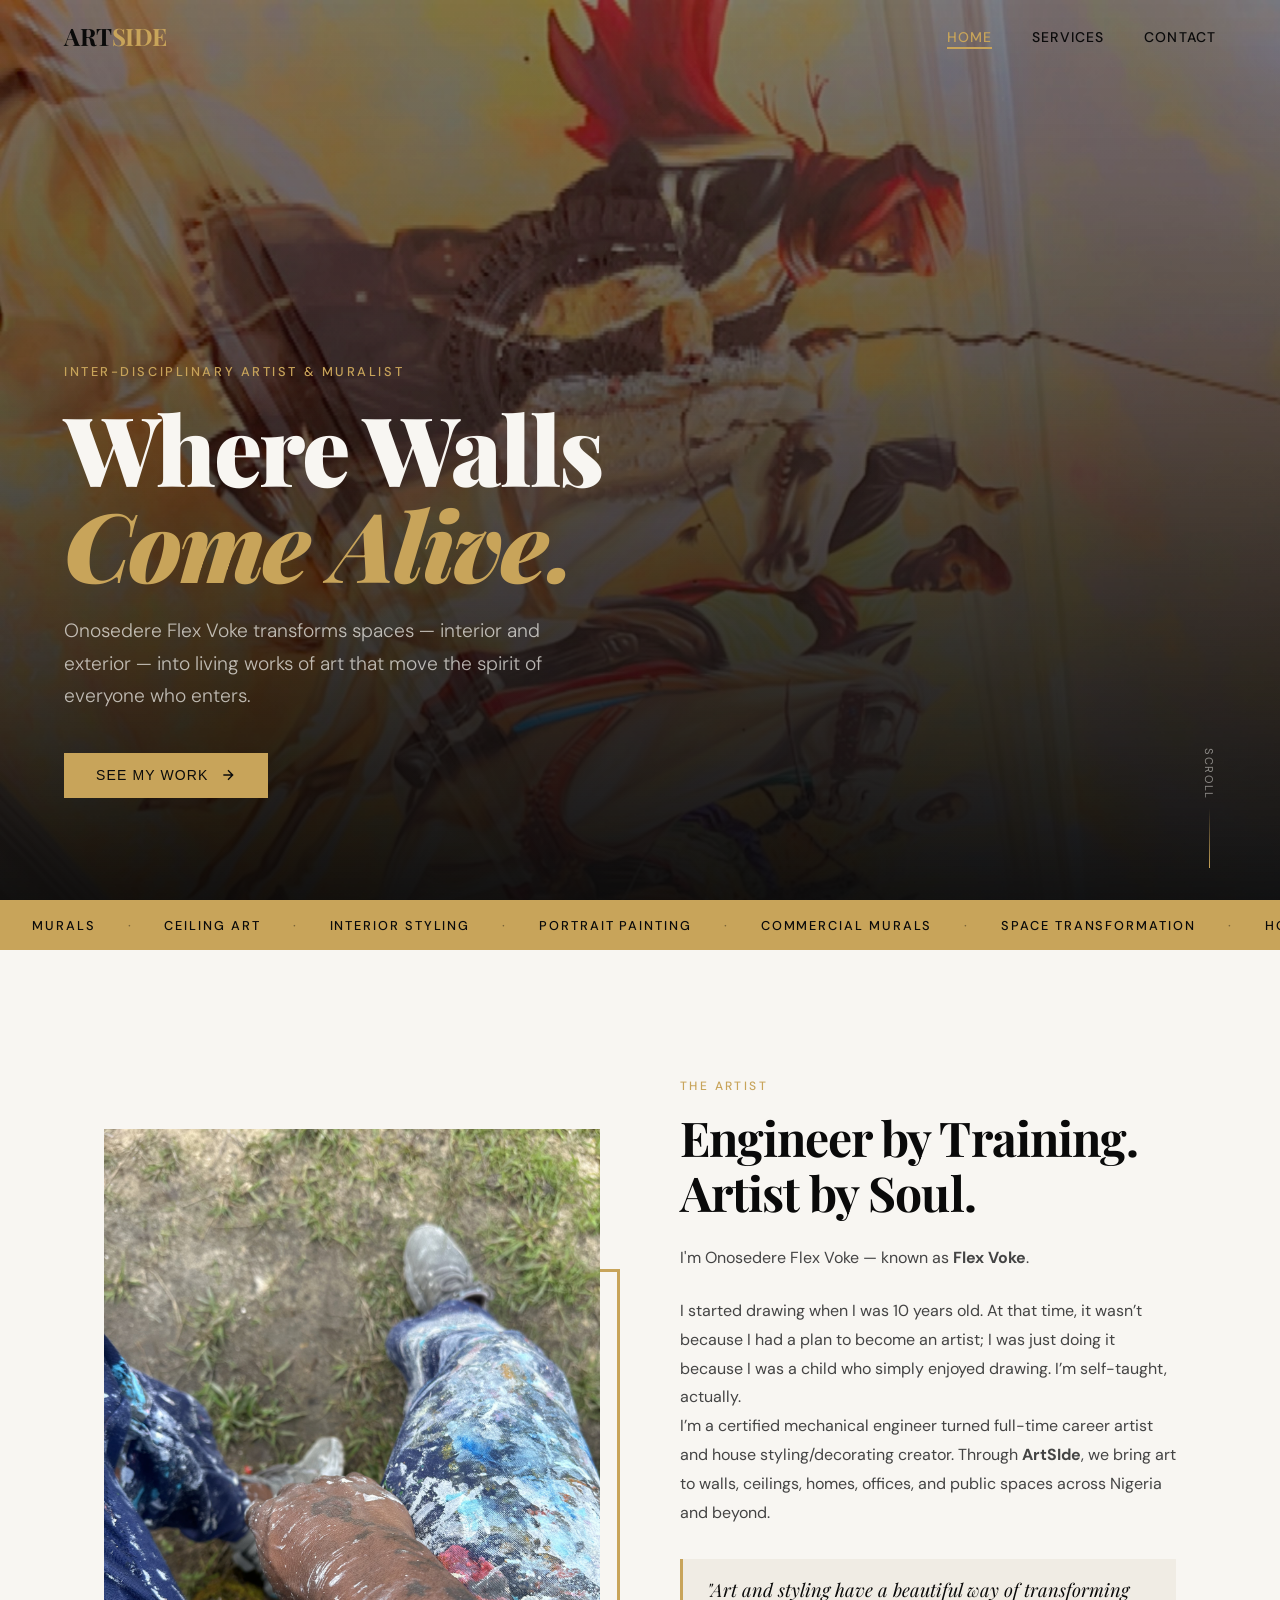
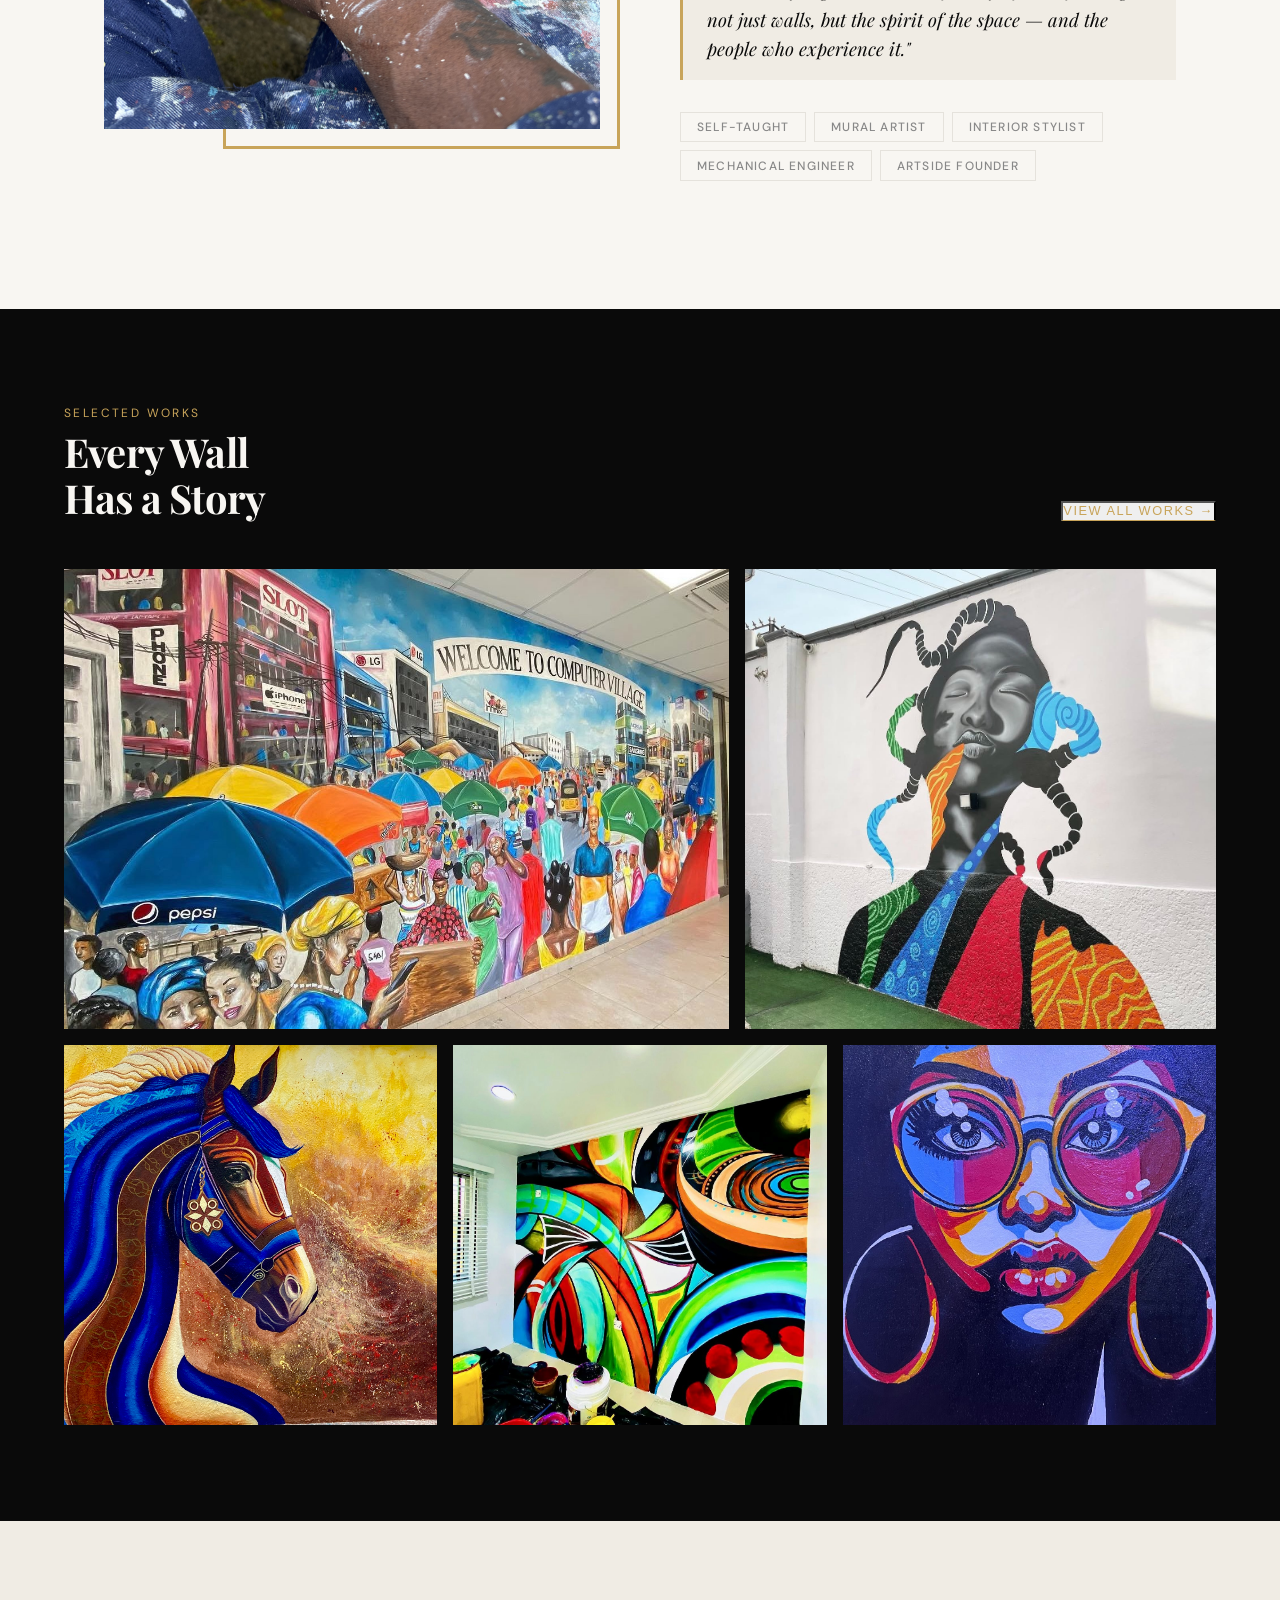
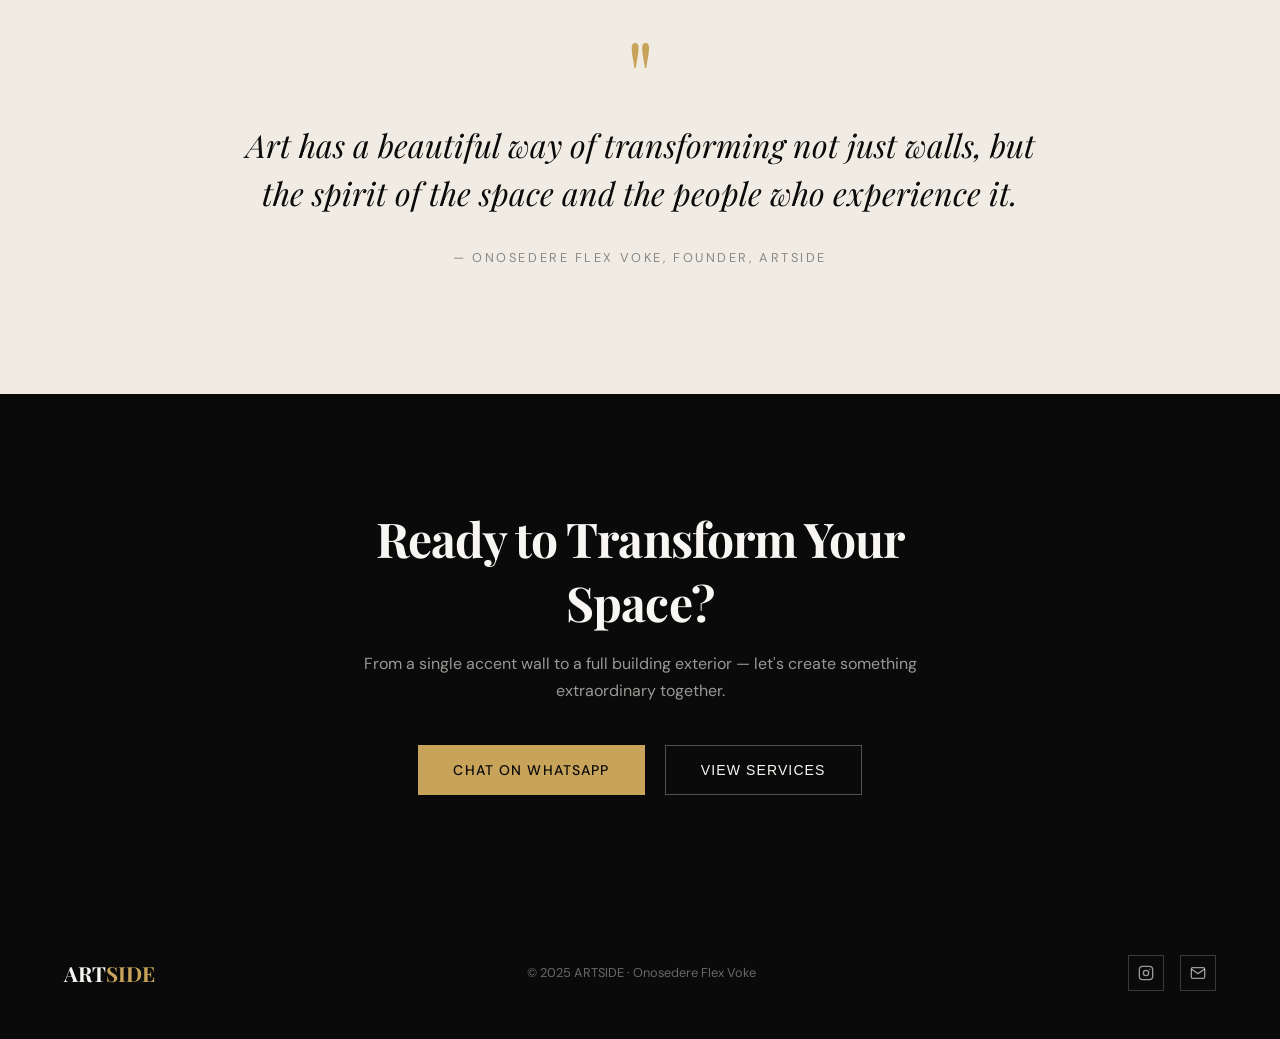
==== commit edd474f3: "Fix image filename for outside house" ====
--- a/index.html
+++ b/index.html
@@ -260,7 +260,7 @@
         <img src="images/tree-mural-1.jpg" alt="Tree nature mural" loading="lazy" />
         <img src="images/office-mural.png" alt="Office feature wall mural" loading="lazy" />
         <img src="images/tree-mural-2.jpg" alt="Tree mural full room view" loading="lazy" />
-        <img scr="white-vasedwall.jpg" alt="Vased Wall mural" loading="lazy" /> 
+        <img scr="images/white-vasedwall.jpg" alt="Vased Wall mural" loading="lazy" /> 
       </div>
     </div>
   </div>
@@ -300,7 +300,7 @@
           <img src="images/bowling-mural.png" alt="Bowling alley exterior mural" loading="lazy" />
         </div>
          <div class="wide">
-         <img src="image/Outside-house.jpg" alt="Outside house" loading="lazy" />
+         <img src="images/Outsidehouse.jpg" alt="Outside house" loading="lazy" />
         </div>
       </div>
     </div>
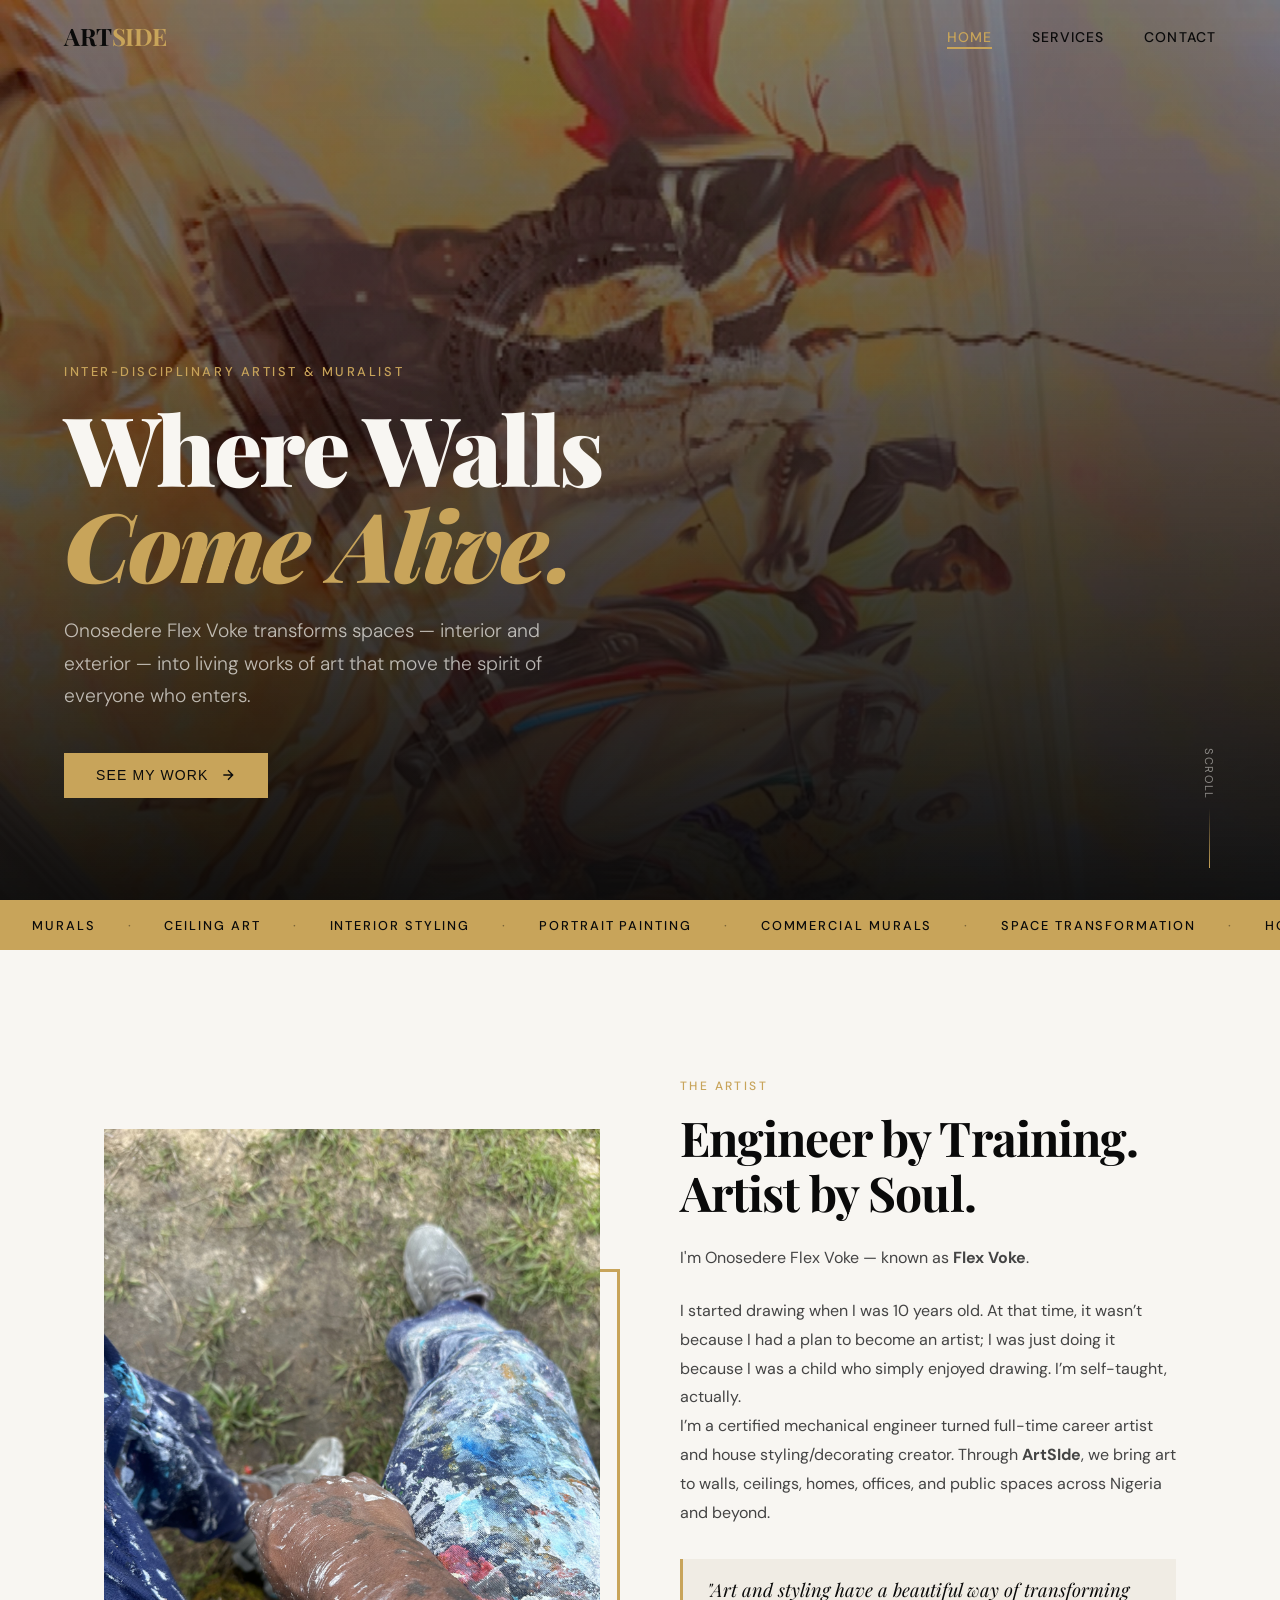
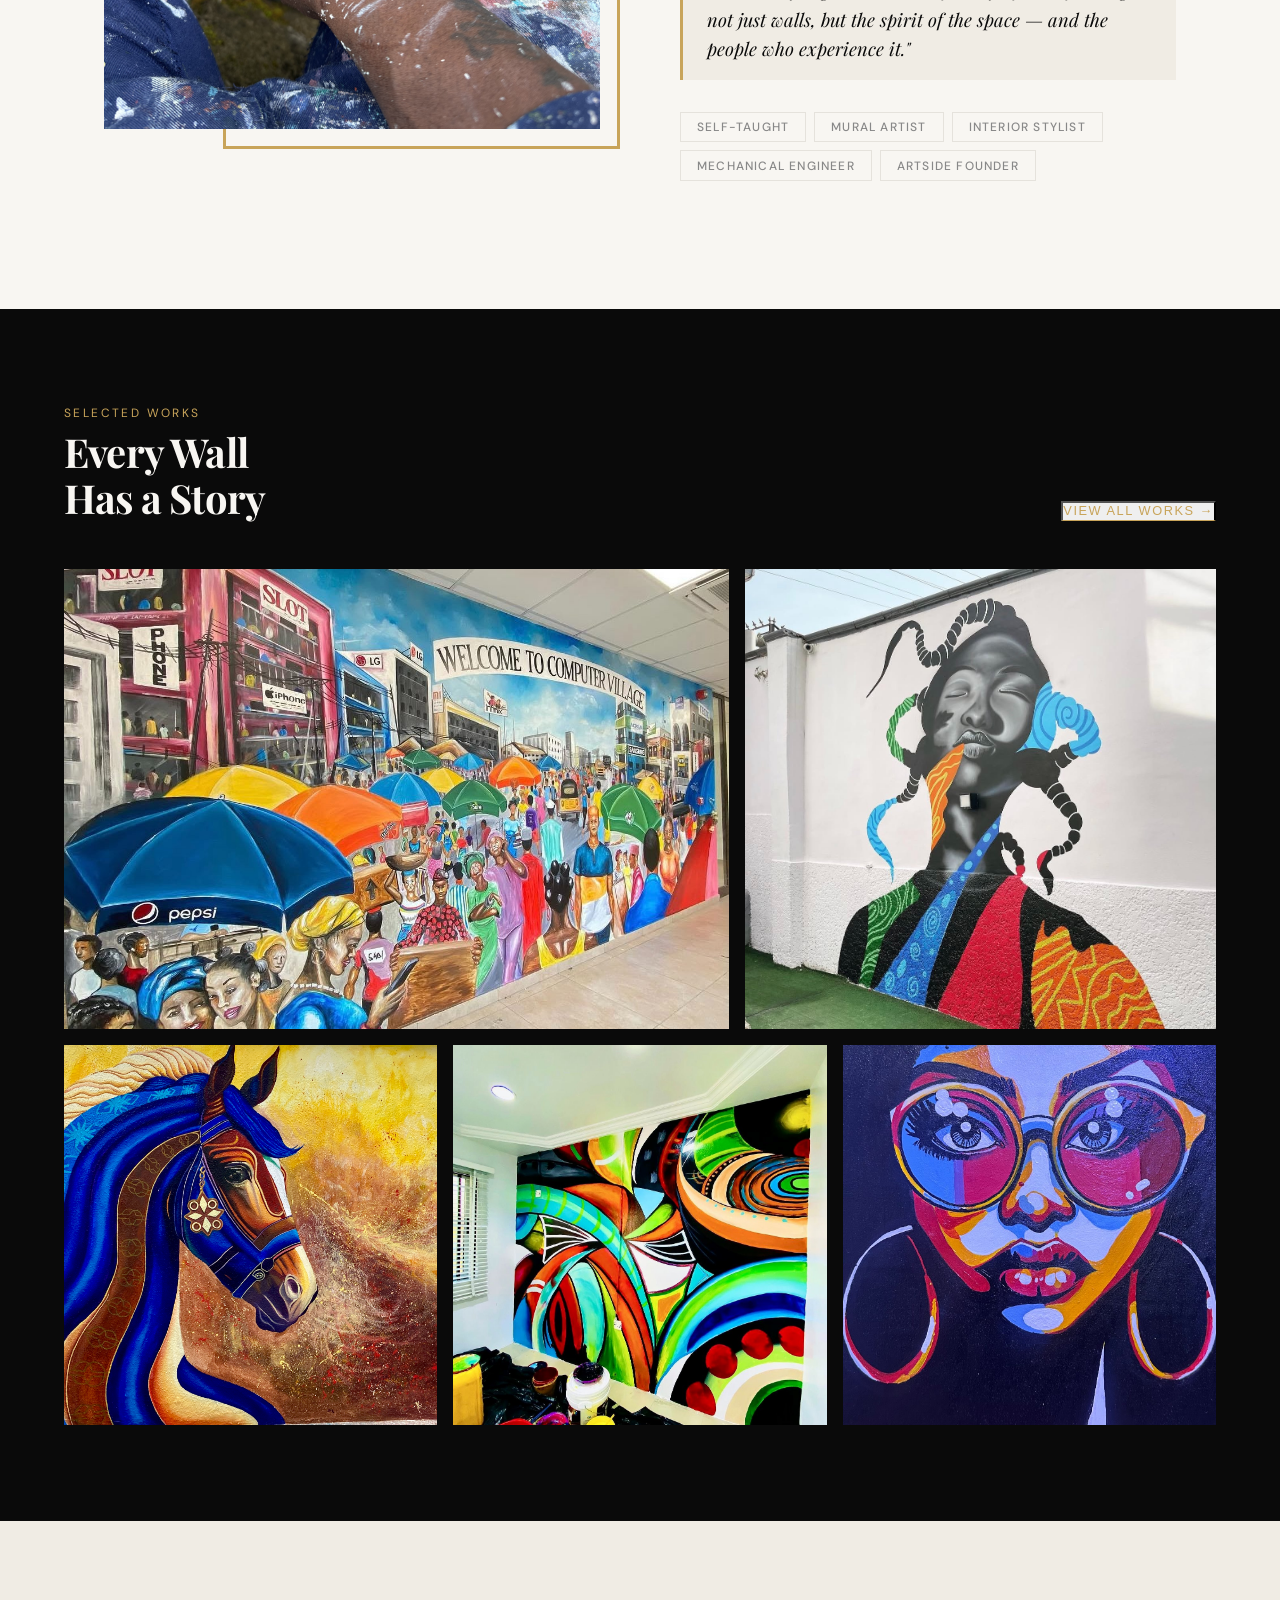
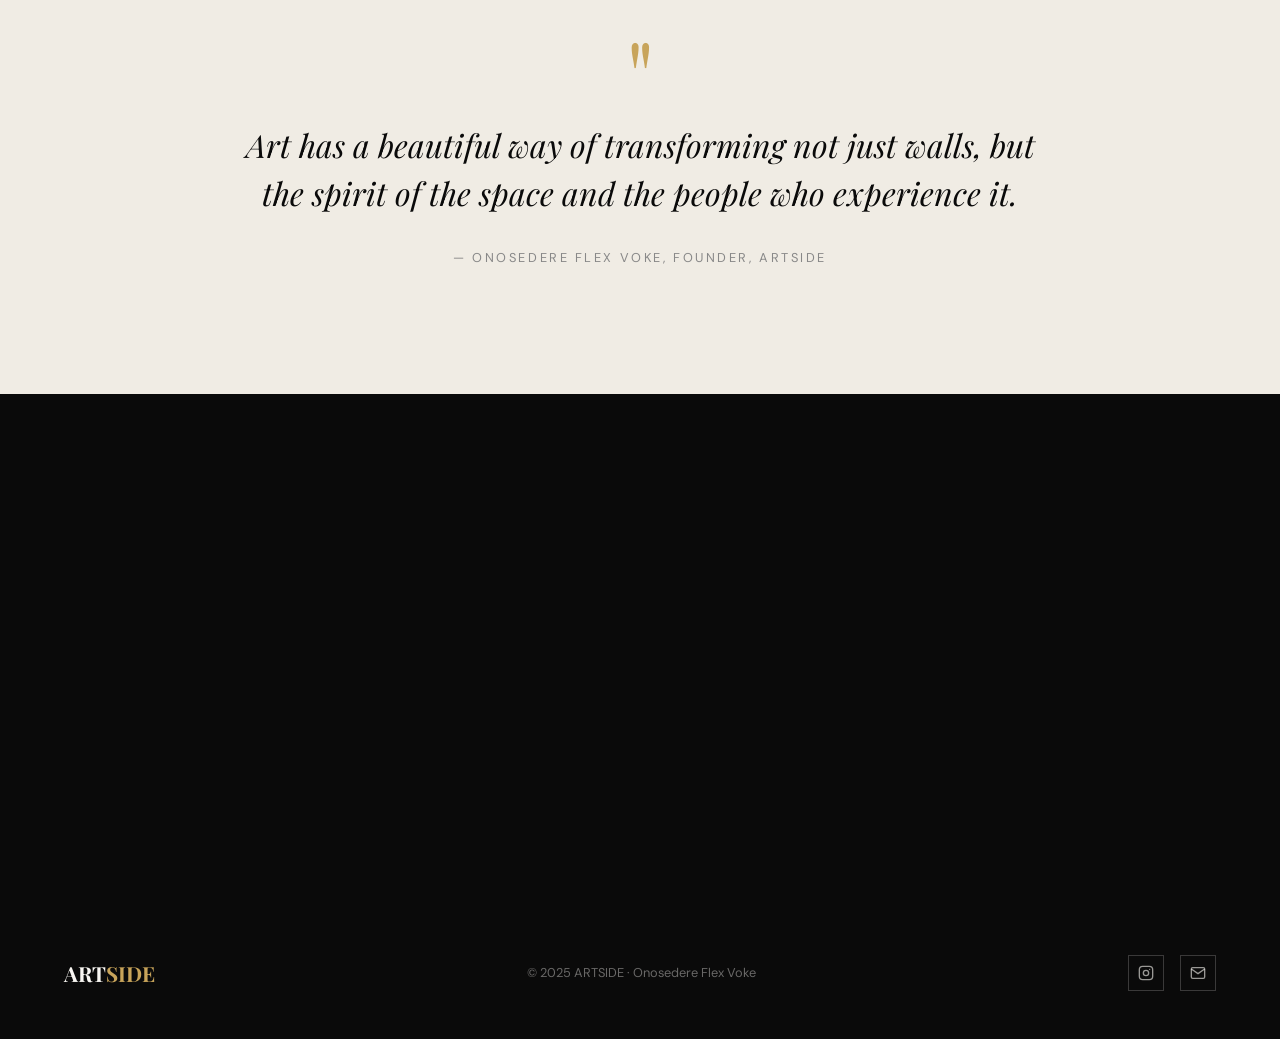
==== commit bd5f7f73: "Fix image source attribute in index.html Corrected the image source attribute for the vased wall mur" ====
--- a/index.html
+++ b/index.html
@@ -260,7 +260,7 @@
         <img src="images/tree-mural-1.jpg" alt="Tree nature mural" loading="lazy" />
         <img src="images/office-mural.png" alt="Office feature wall mural" loading="lazy" />
         <img src="images/tree-mural-2.jpg" alt="Tree mural full room view" loading="lazy" />
-        <img scr="images/white-vasedwall.jpg" alt="Vased Wall mural" loading="lazy" /> 
+        <img scr="images/White-vasedwall.jpg" alt="Vased Wall mural" loading="lazy" /> 
       </div>
     </div>
   </div>
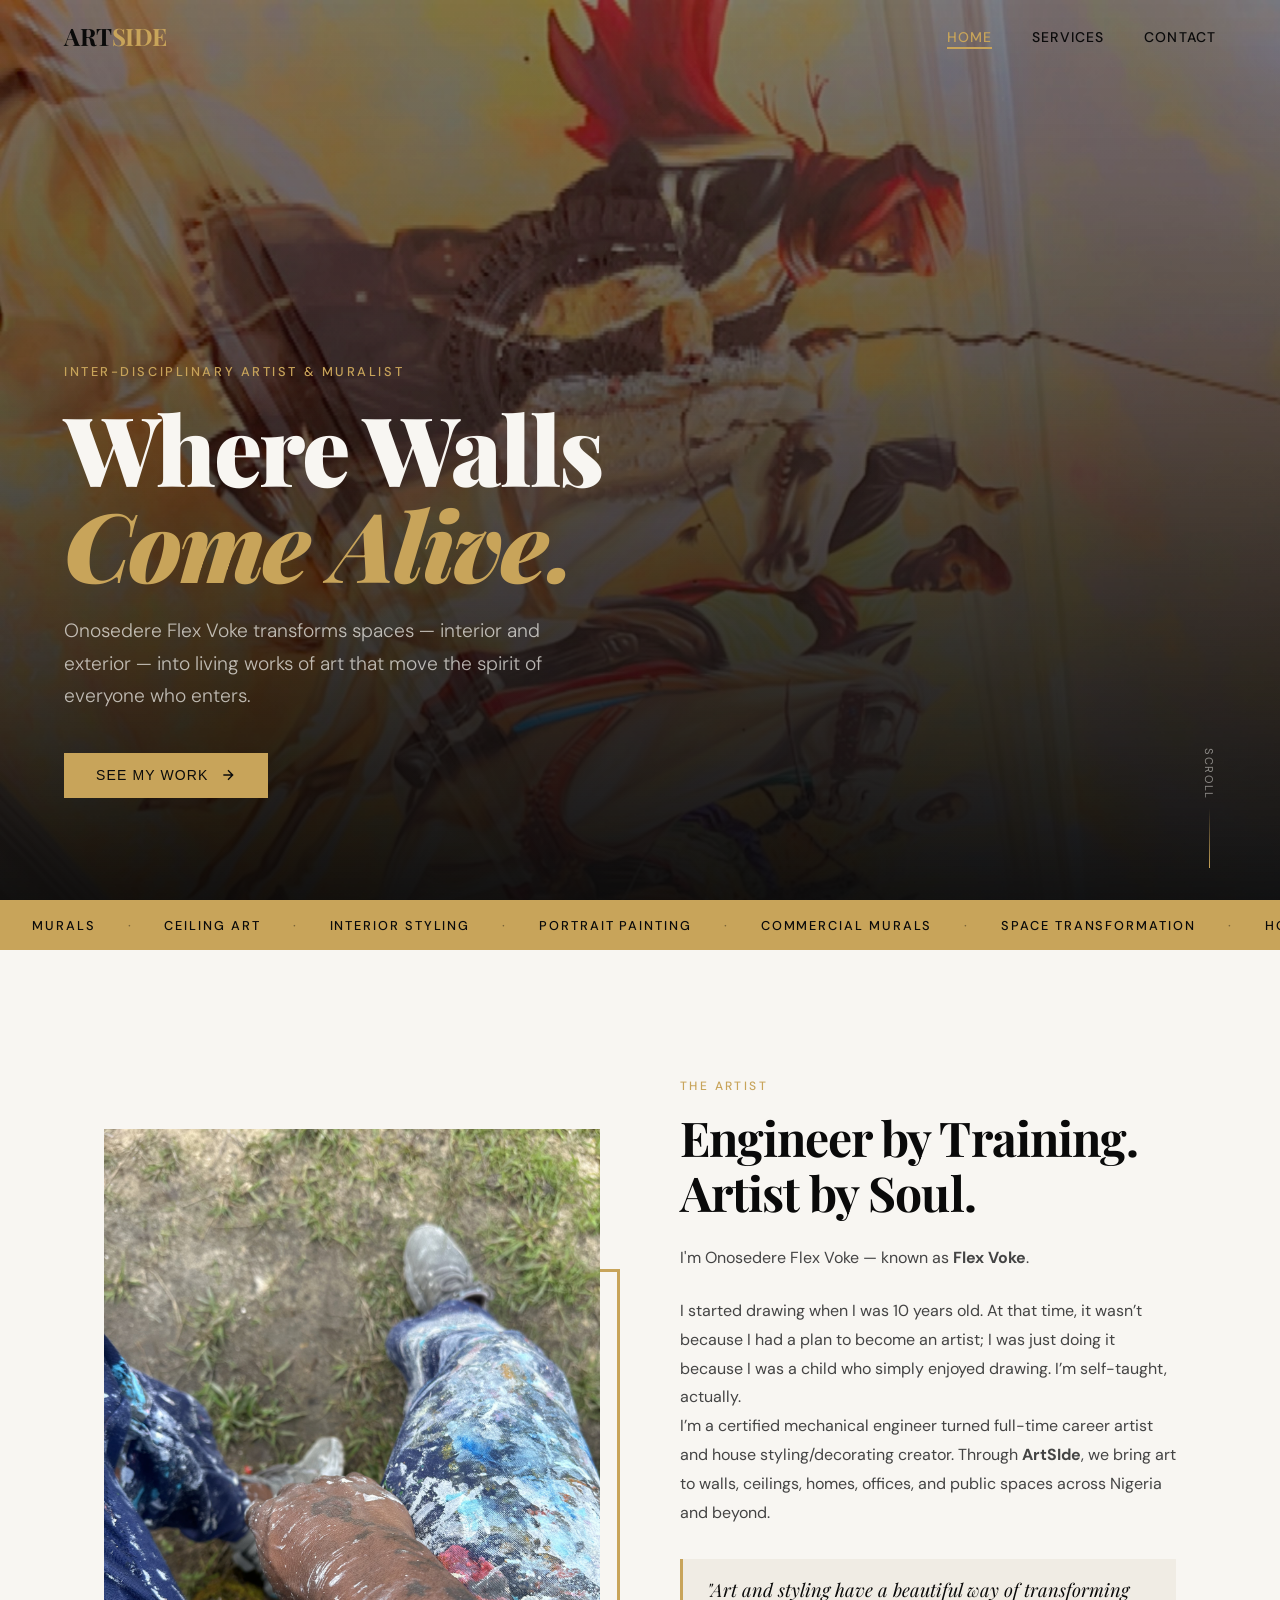
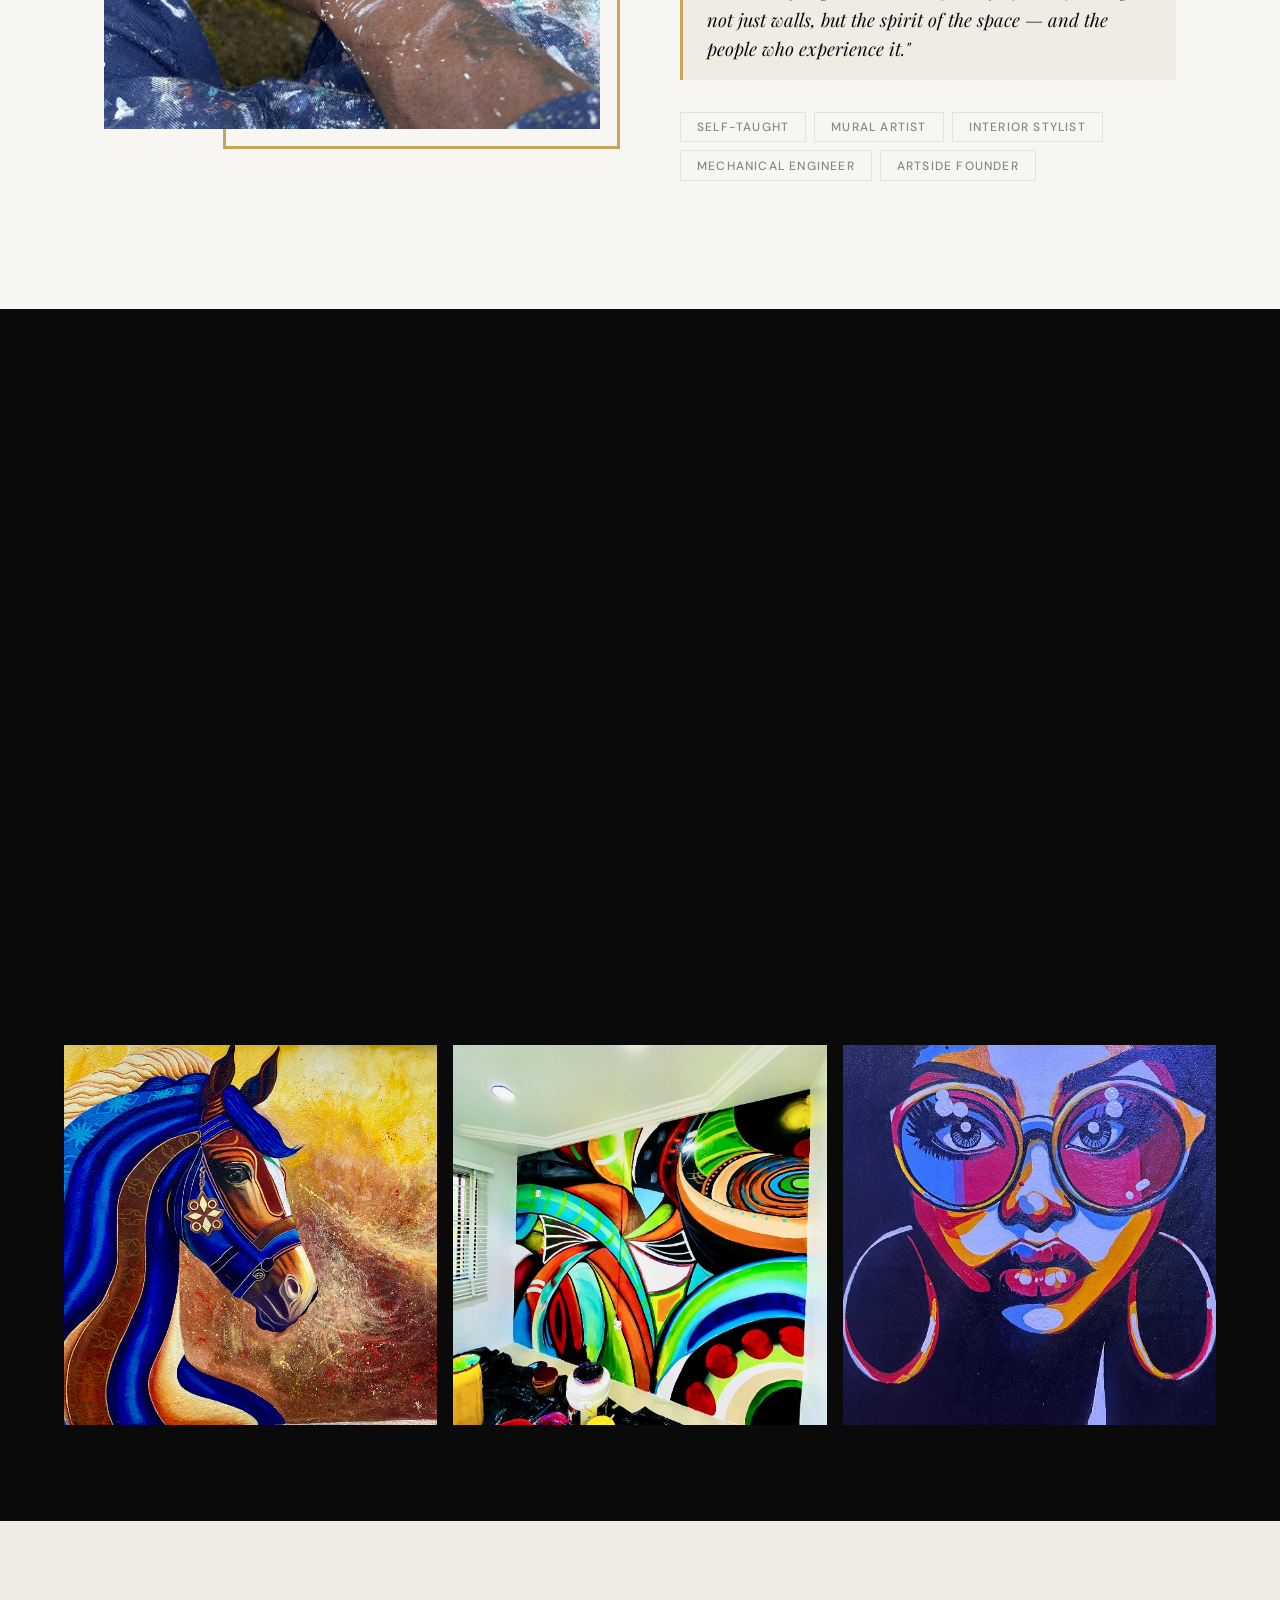
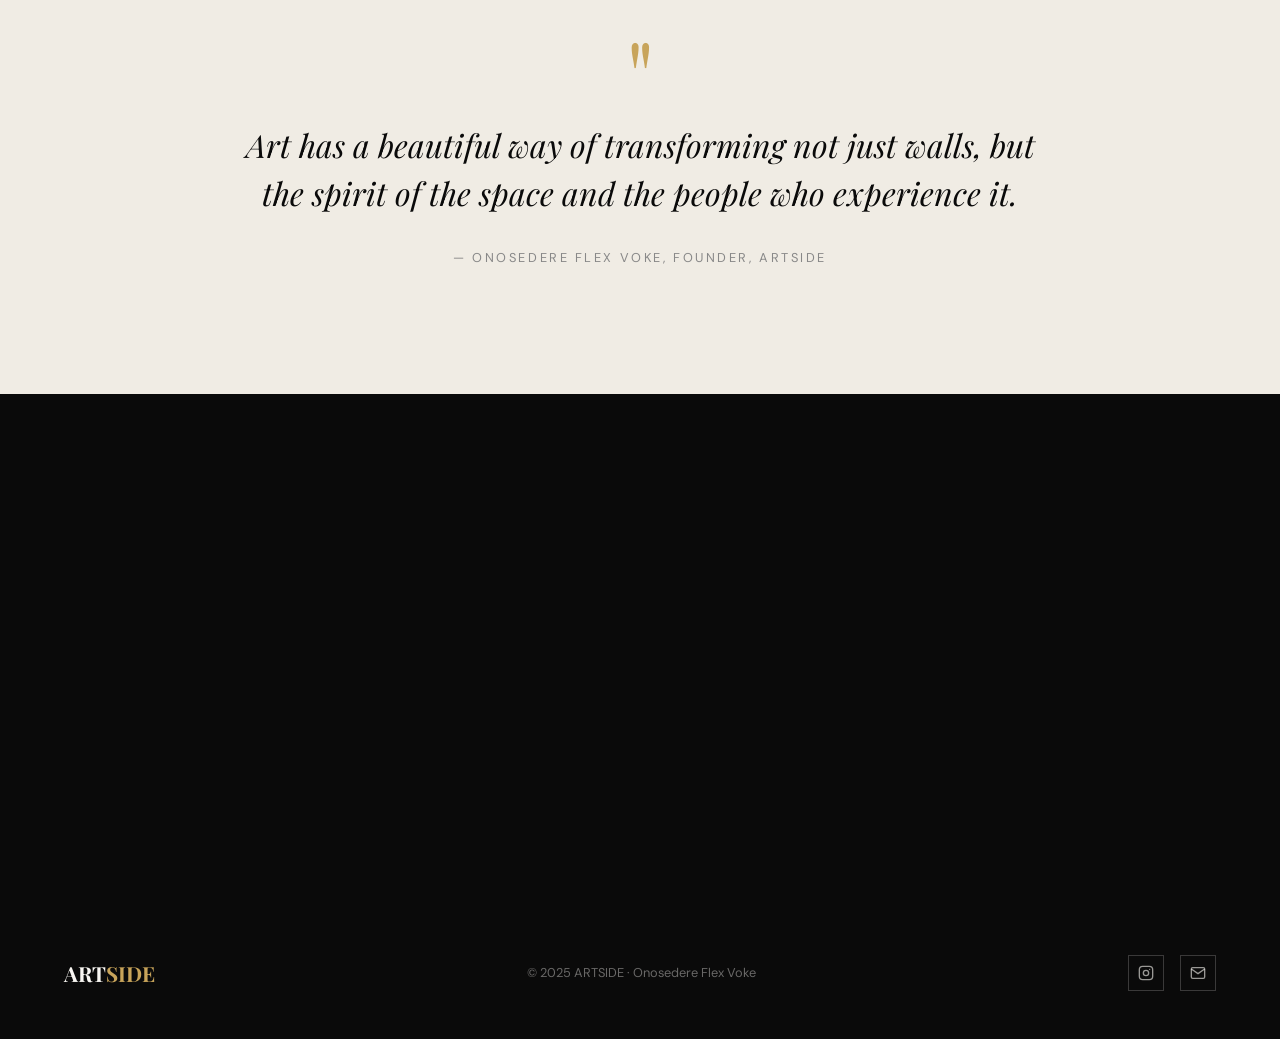
==== commit 33011221: "Update alt text and loading attribute for image" ====
--- a/index.html
+++ b/index.html
@@ -260,7 +260,7 @@
         <img src="images/tree-mural-1.jpg" alt="Tree nature mural" loading="lazy" />
         <img src="images/office-mural.png" alt="Office feature wall mural" loading="lazy" />
         <img src="images/tree-mural-2.jpg" alt="Tree mural full room view" loading="lazy" />
-        <img scr="images/White-vasedwall.jpg" alt="Vased Wall mural" loading="lazy" /> 
+        <img src="images/whitevasedwall.jpg" alt="White Vased Wall" loading="Lazy" />
       </div>
     </div>
   </div>
@@ -300,7 +300,7 @@
           <img src="images/bowling-mural.png" alt="Bowling alley exterior mural" loading="lazy" />
         </div>
          <div class="wide">
-         <img src="images/Outsidehouse.jpg" alt="Outside house" loading="lazy" />
+         <img src="images/outsidehouse.jpg" alt="Outside house" loading="lazy" />
         </div>
       </div>
     </div>
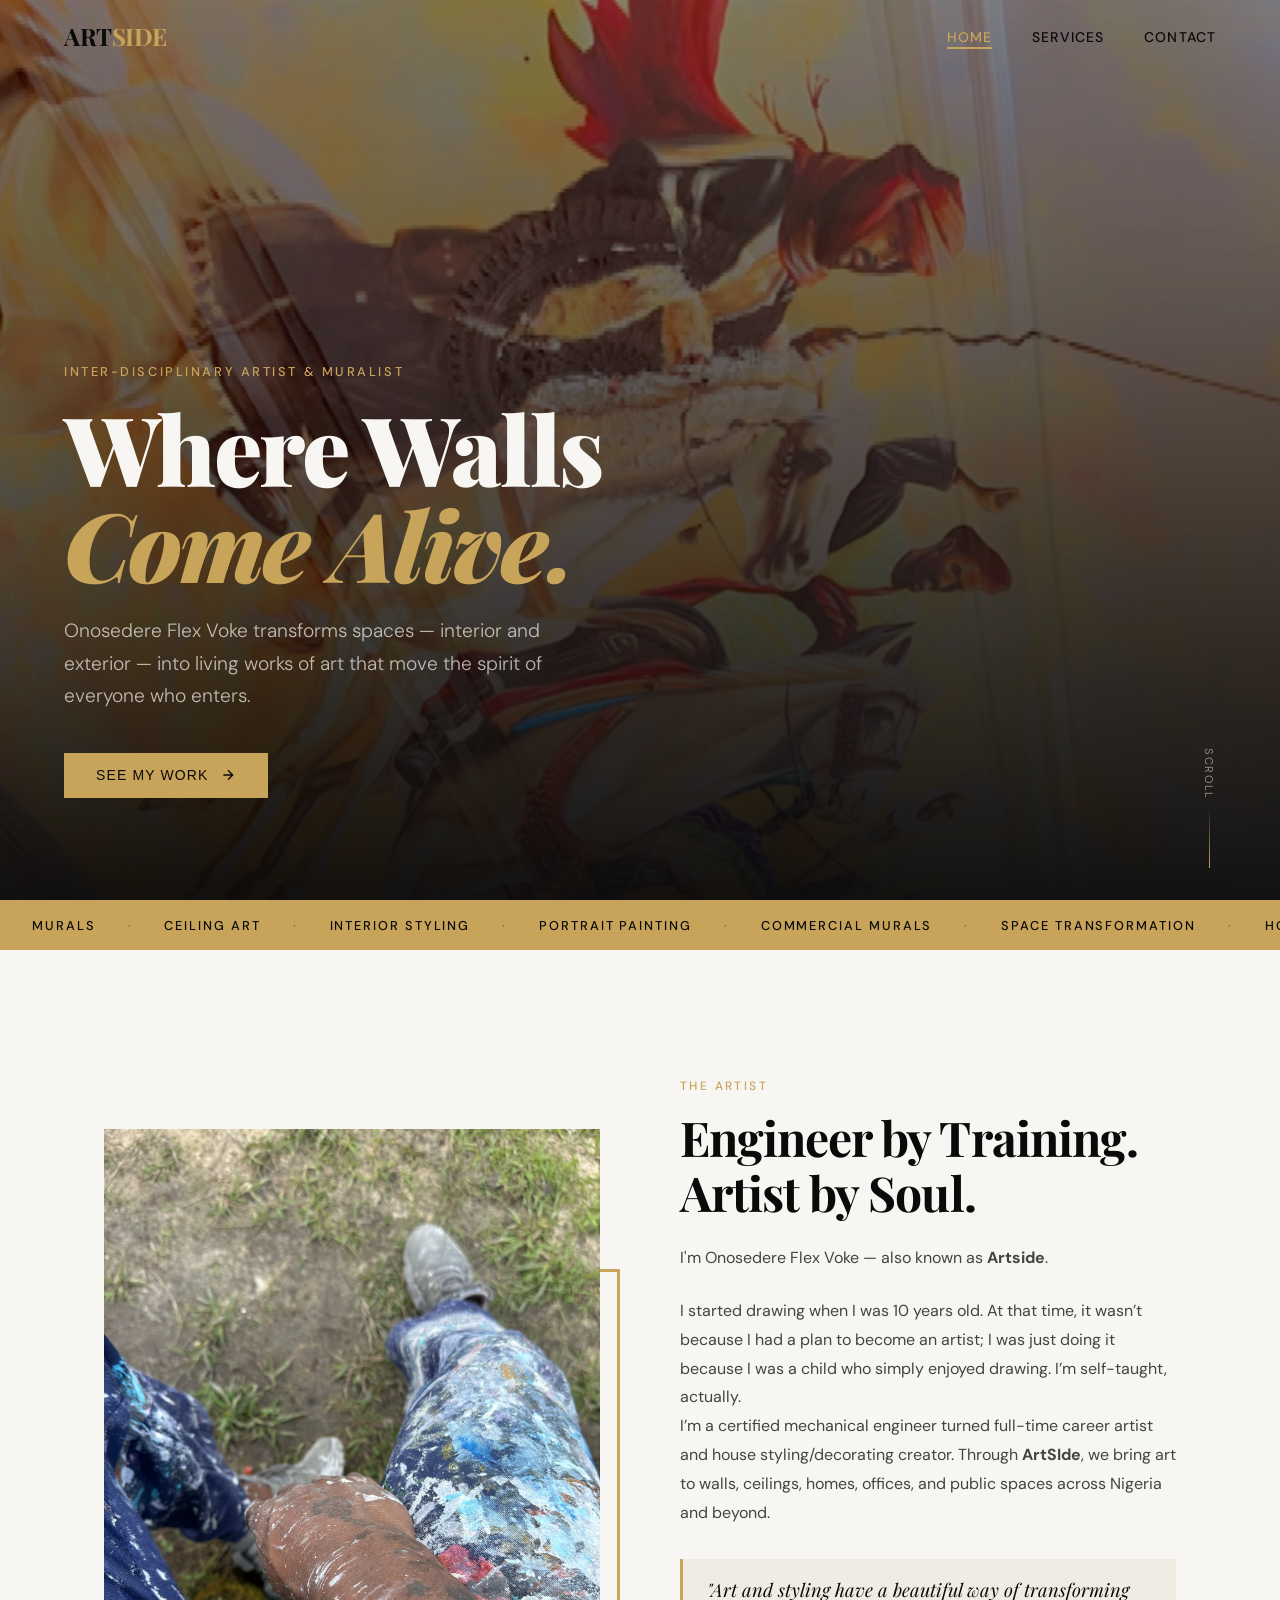
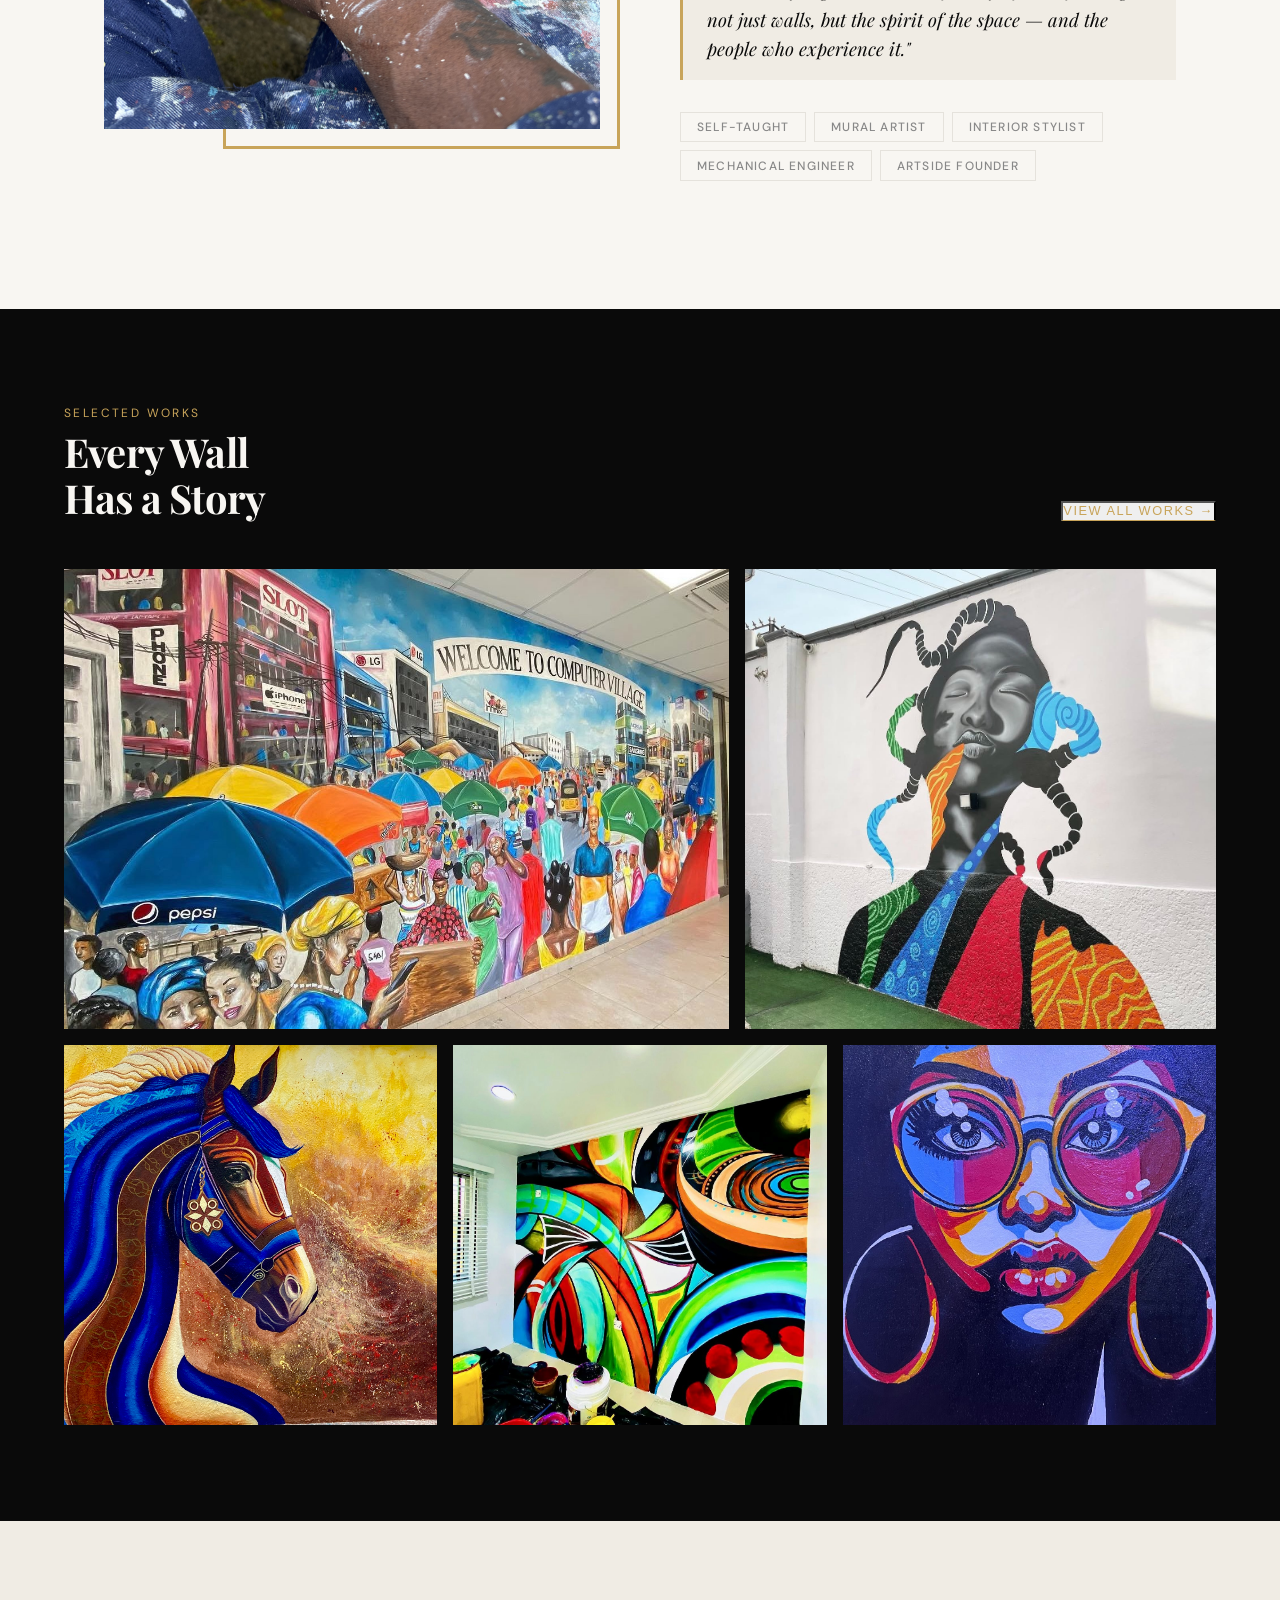
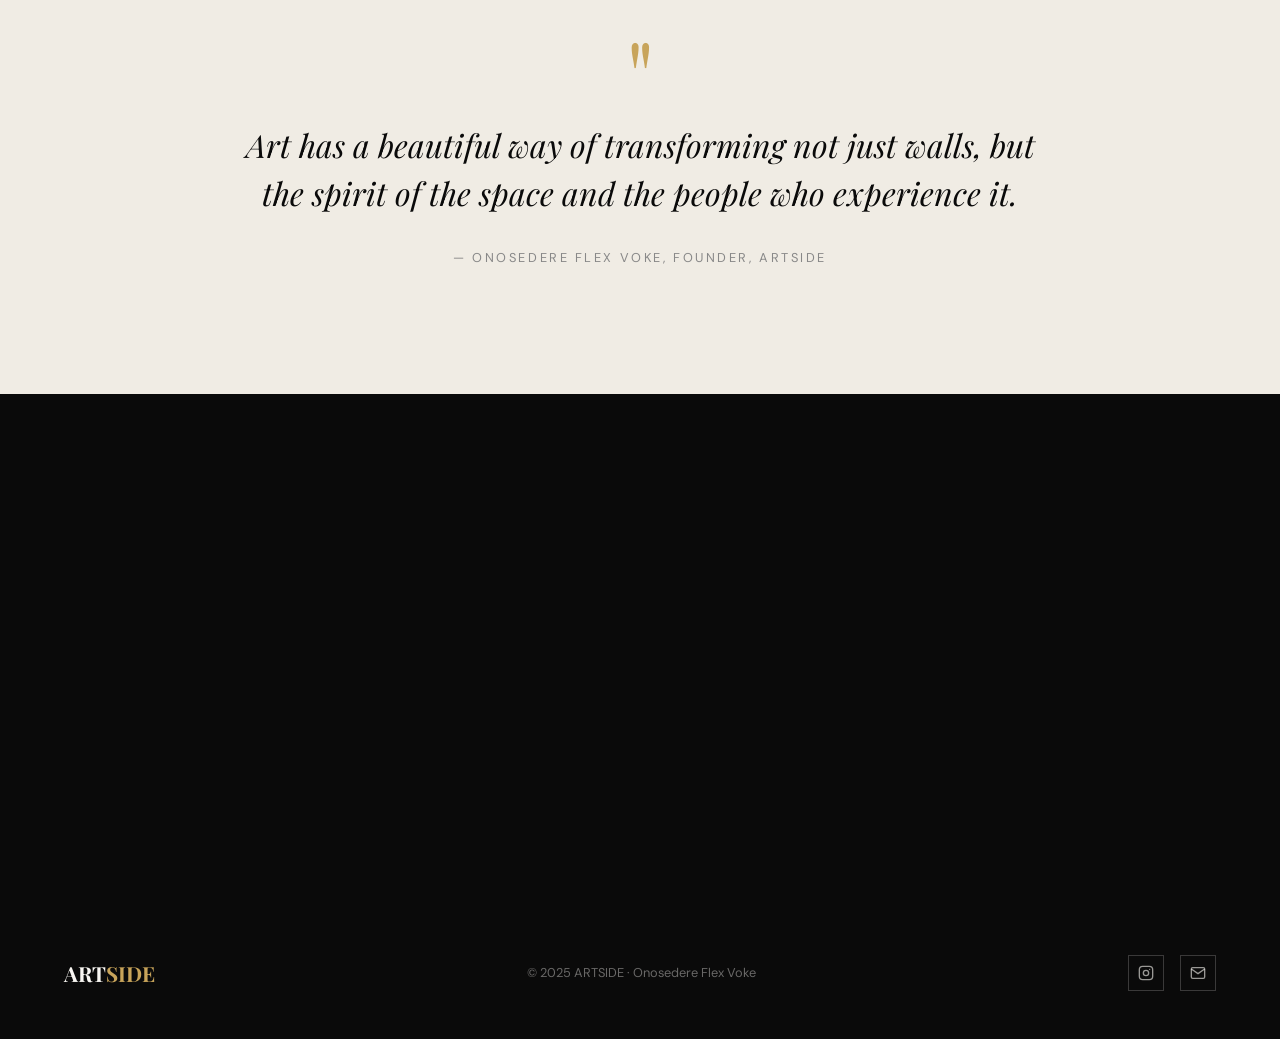
==== commit c31dba15: "Update name from 'Flex Voke' to 'Artside'" ====
--- a/index.html
+++ b/index.html
@@ -98,7 +98,7 @@
         Engineer by Training.<br />Artist by Soul.
       </h2>
       <p class="about-body reveal reveal-delay-2">
-        I'm Onosedere Flex Voke — known as <strong>Flex Voke</strong>.</p>
+        I'm Onosedere Flex Voke — also known as <strong>Artside</strong>.</p>
       <p class="about-body reveal reveal-delay-2">
       I started drawing when I was 10 years old. At that time, it wasn’t because I had a plan to become an artist; I was just doing it because I was a child who simply enjoyed drawing.
       I’m self-taught, actually. <br>
